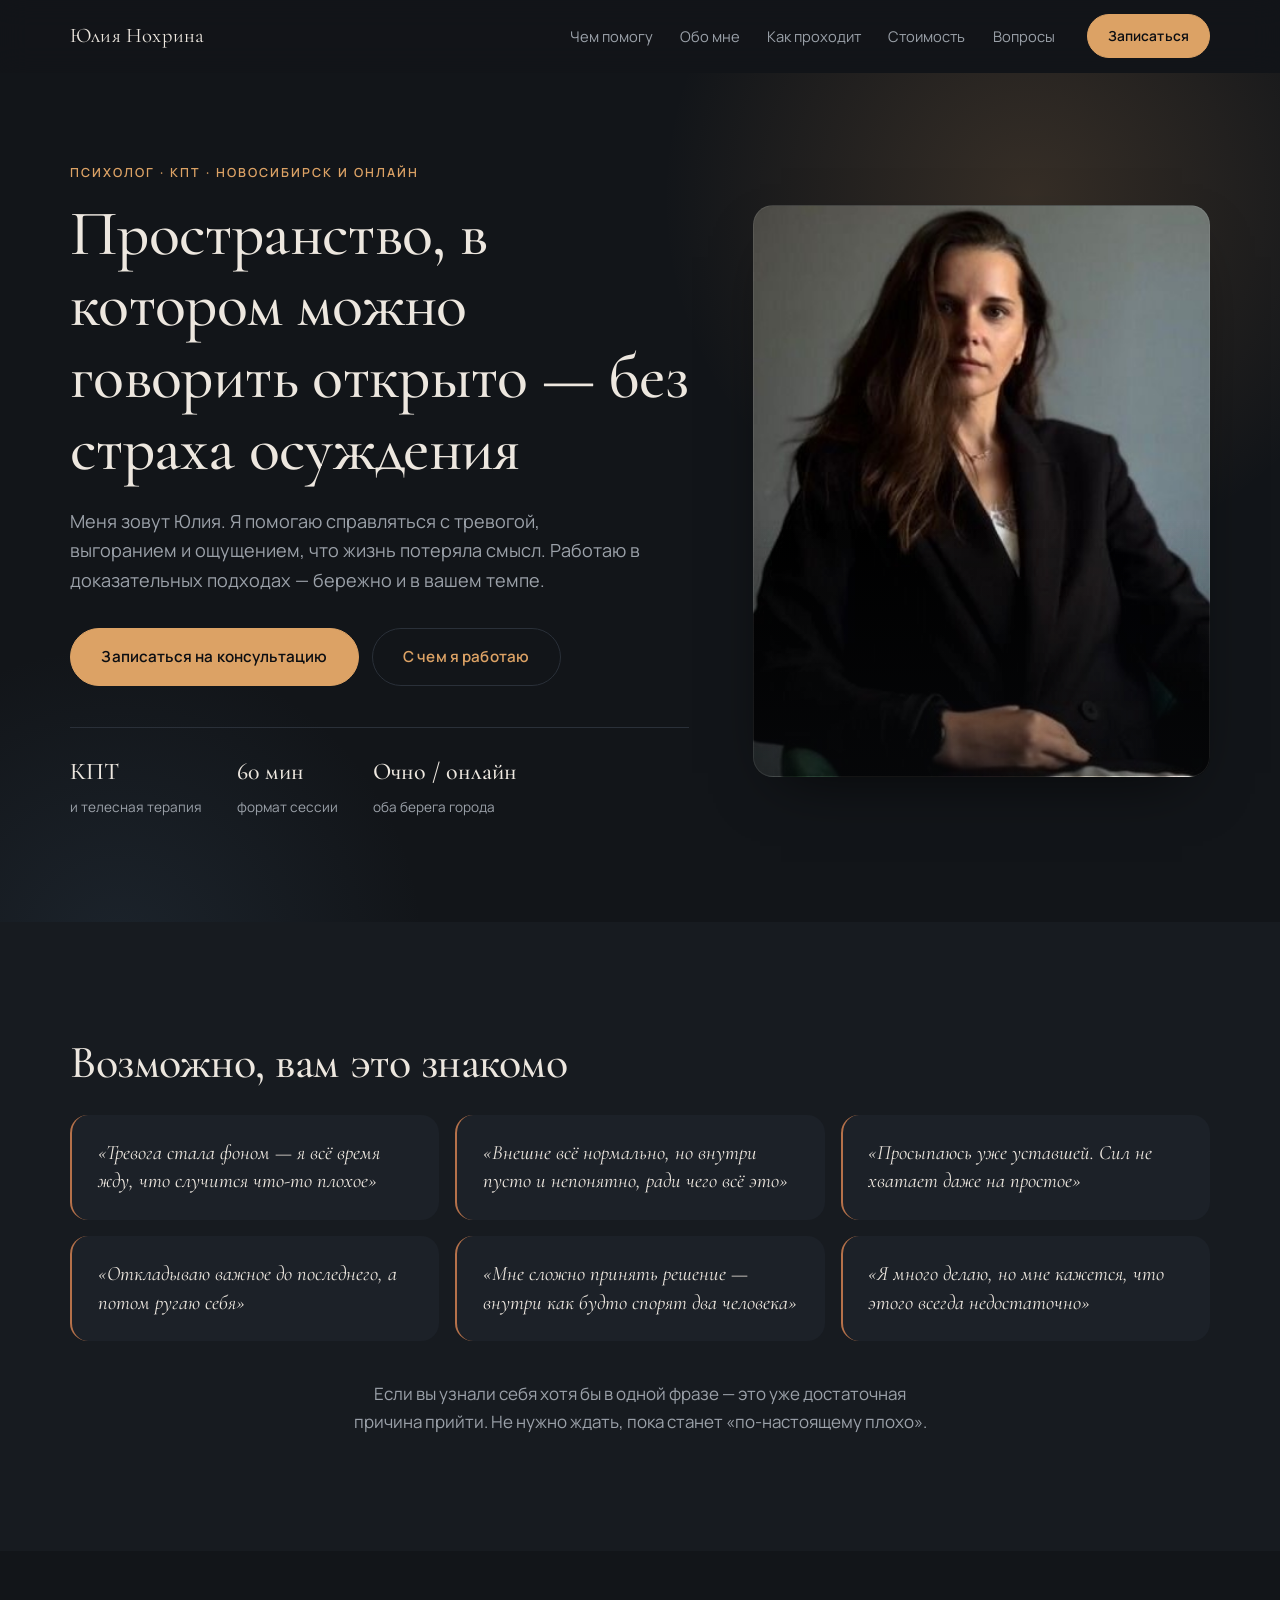
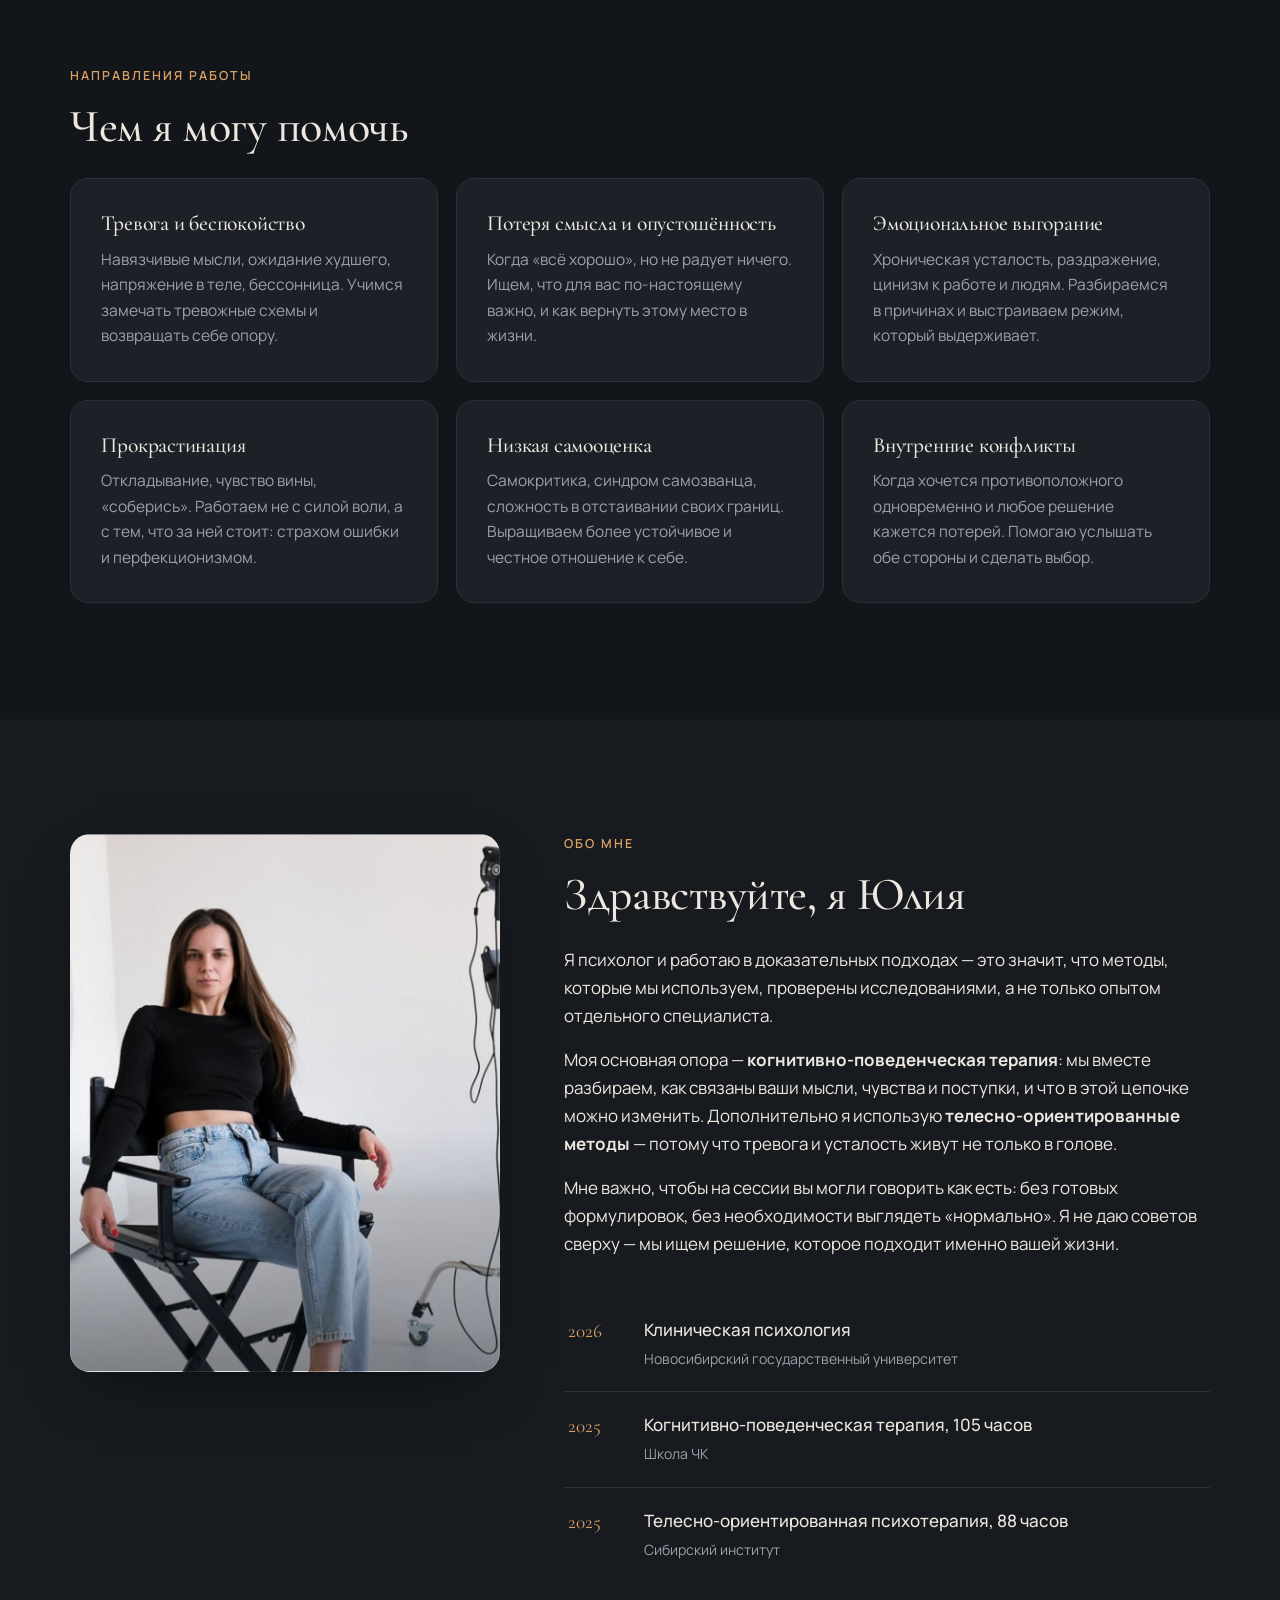
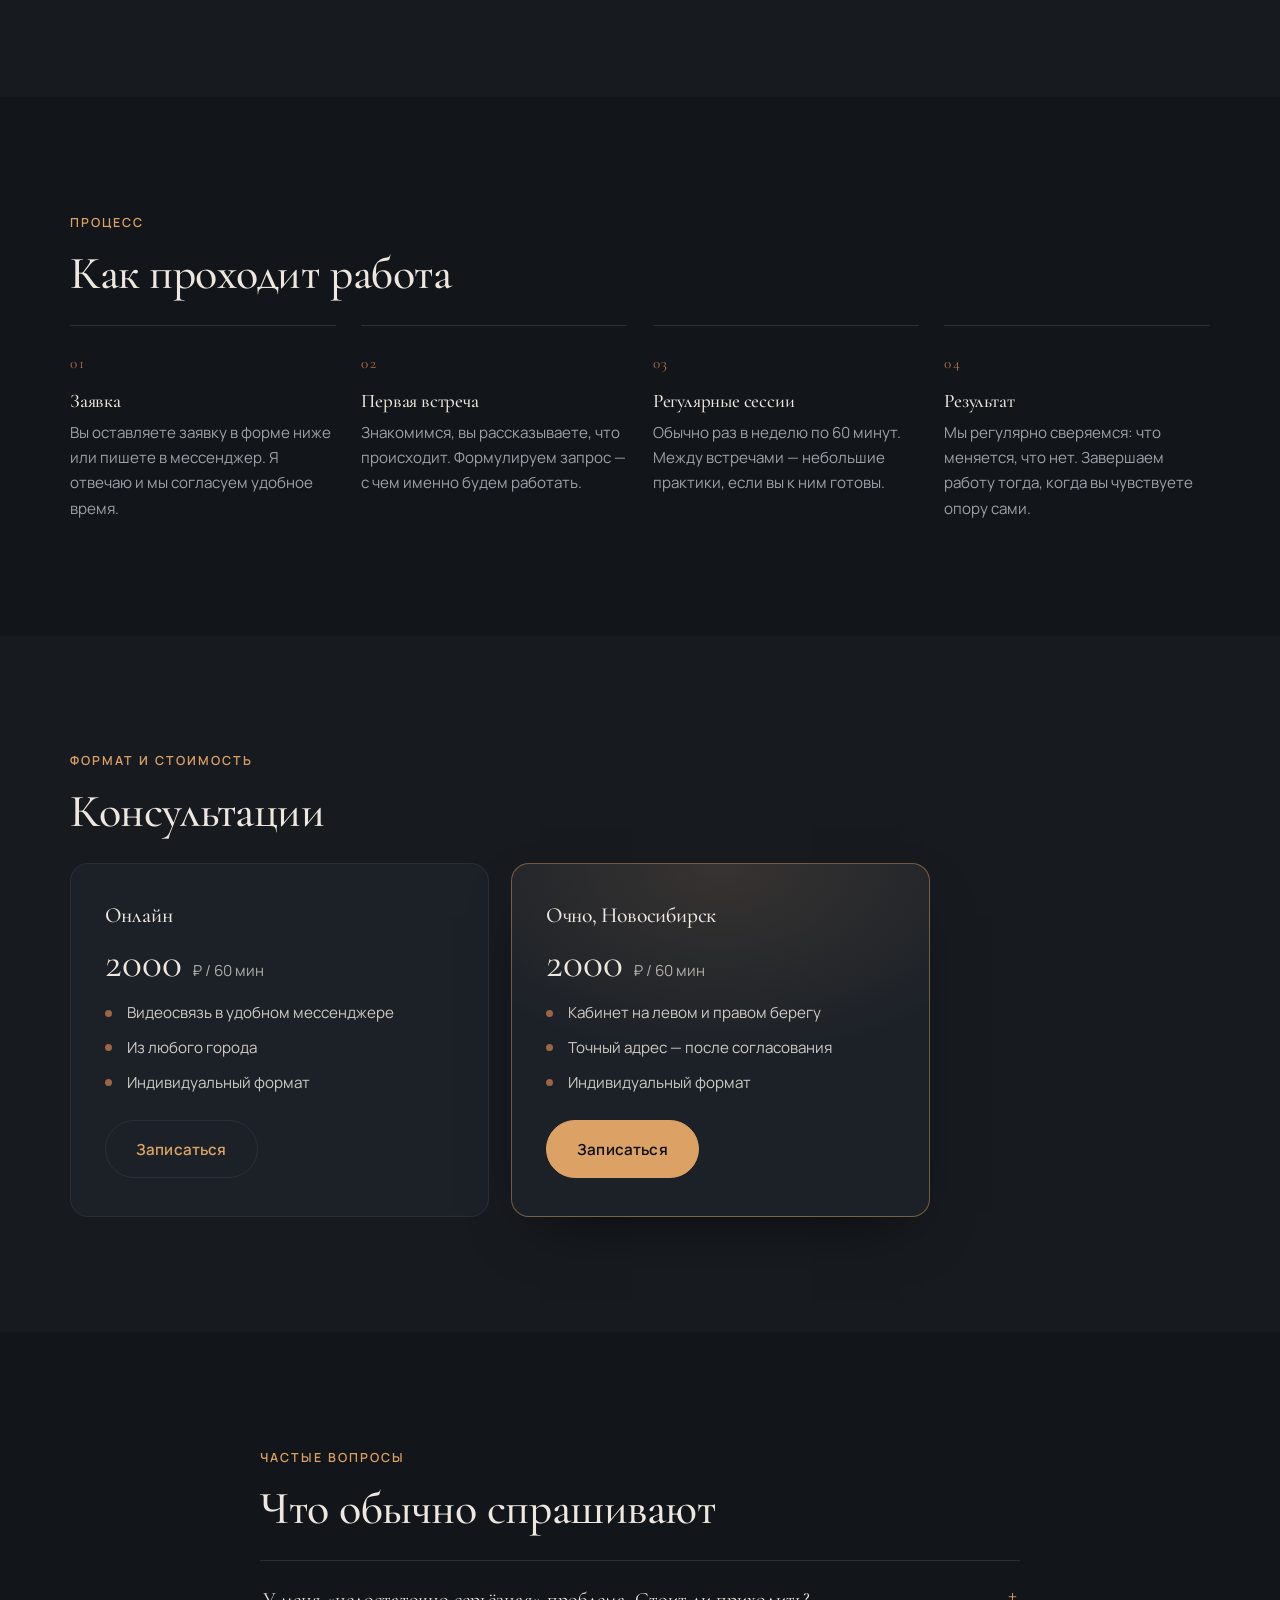
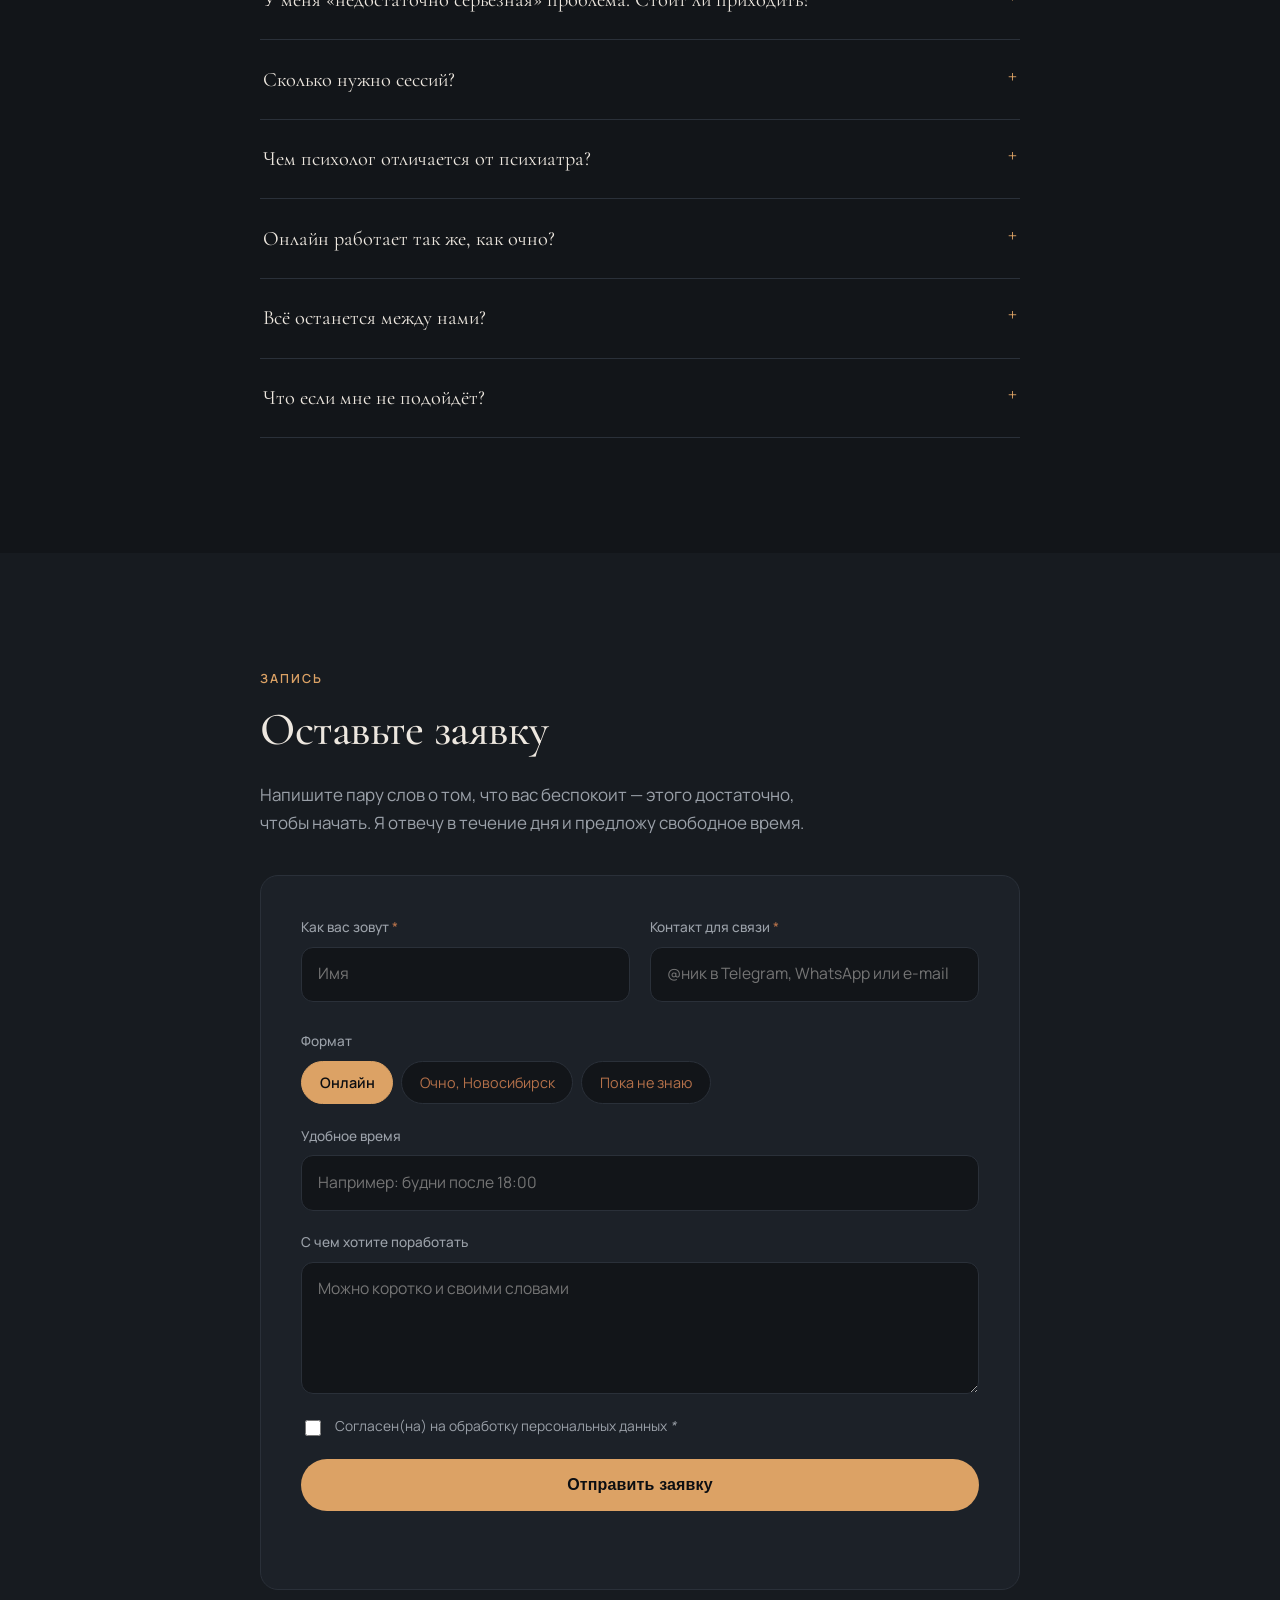
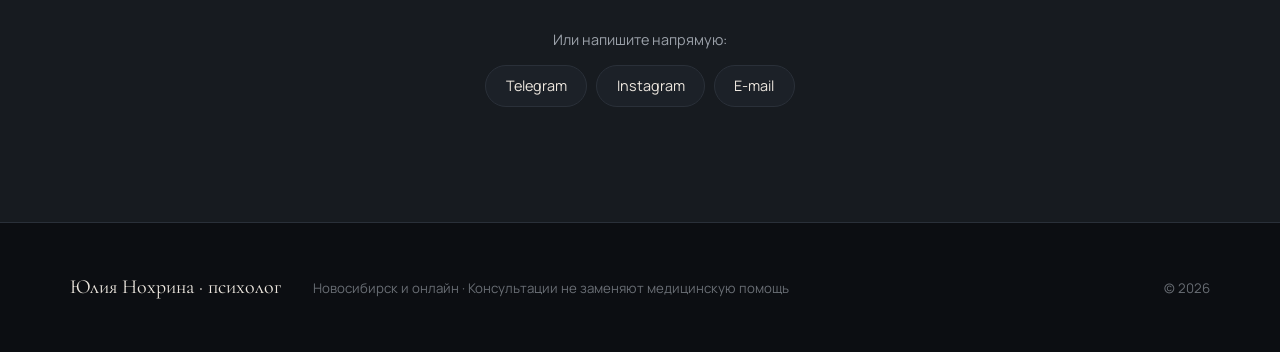
==== index.html @ 9db87f47 "Сайт-визитка психолога Юлии Нохриной Статичный одностраничник без зависимостей: первый экран, блок б" ====
<!DOCTYPE html>
<html lang="ru">
<head>
<meta charset="utf-8">
<meta name="viewport" content="width=device-width, initial-scale=1">
<title>Юлия Нохрина — психолог, КПТ | Новосибирск и онлайн</title>
<meta name="description" content="Психолог Юлия Нохрина. Работа с тревогой, выгоранием, потерей смысла и самооценкой. Когнитивно-поведенческая и телесно-ориентированная терапия. Новосибирск и онлайн.">
<meta property="og:title" content="Юлия Нохрина — психолог">
<meta property="og:description" content="Пространство, где можно говорить открыто — без страха осуждения.">
<meta property="og:type" content="website">
<link rel="preconnect" href="https://fonts.googleapis.com">
<link rel="preconnect" href="https://fonts.gstatic.com" crossorigin>
<link href="https://fonts.googleapis.com/css2?family=Cormorant+Garamond:ital,wght@0,400;0,500;0,600;1,400&family=Manrope:wght@300;400;500;600&display=swap" rel="stylesheet">
<link rel="stylesheet" href="assets/css/styles.css">
</head>
<body>

<header class="nav" id="nav">
  <div class="wrap nav__inner">
    <a class="nav__logo" href="#top">Юлия&nbsp;Нохрина</a>
    <nav class="nav__links">
      <a href="#help">Чем помогу</a>
      <a href="#about">Обо мне</a>
      <a href="#how">Как проходит</a>
      <a href="#price">Стоимость</a>
      <a href="#faq">Вопросы</a>
    </nav>
    <a class="btn btn--sm" href="#booking">Записаться</a>
    <button class="nav__burger" aria-label="Меню" aria-expanded="false"><span></span><span></span></button>
  </div>
</header>

<main id="top">

  <!-- HERO -->
  <section class="hero">
    <div class="wrap hero__inner">
      <div class="hero__text reveal">
        <p class="eyebrow">Психолог · КПТ · Новосибирск и онлайн</p>
        <h1>Пространство, в котором можно говорить открыто&nbsp;— без страха осуждения</h1>
        <p class="lead">
          Меня зовут Юлия. Я помогаю справляться с тревогой, выгоранием и ощущением,
          что жизнь потеряла смысл. Работаю в доказательных подходах — бережно и в вашем темпе.
        </p>
        <div class="hero__cta">
          <a class="btn" href="#booking">Записаться на консультацию</a>
          <a class="btn btn--ghost" href="#help">С чем я работаю</a>
        </div>
        <ul class="hero__facts">
          <li><strong>КПТ</strong><span>и телесная терапия</span></li>
          <li><strong>60 мин</strong><span>формат сессии</span></li>
          <li><strong>Очно / онлайн</strong><span>оба берега города</span></li>
        </ul>
      </div>
      <div class="hero__photo reveal">
        <div class="photo-frame">
          <img src="assets/img/portrait.jpg" alt="Психолог Юлия Нохрина" onerror="this.closest('.photo-frame').classList.add('is-empty')">
          <div class="photo-frame__stub">Здесь будет фото&nbsp;— положите файл в<br><code>assets/img/portrait.jpg</code></div>
        </div>
      </div>
    </div>
  </section>

  <!-- PAIN -->
  <section class="section section--alt" id="pain">
    <div class="wrap">
      <h2 class="reveal">Возможно, вам это знакомо</h2>
      <div class="pains">
        <p class="reveal">«Тревога стала фоном — я всё время жду, что случится что-то плохое»</p>
        <p class="reveal">«Внешне всё нормально, но внутри пусто и непонятно, ради чего всё это»</p>
        <p class="reveal">«Просыпаюсь уже уставшей. Сил не хватает даже на простое»</p>
        <p class="reveal">«Откладываю важное до последнего, а потом ругаю себя»</p>
        <p class="reveal">«Мне сложно принять решение — внутри как будто спорят два человека»</p>
        <p class="reveal">«Я много делаю, но мне кажется, что этого всегда недостаточно»</p>
      </div>
      <p class="pains__note reveal">
        Если вы узнали себя хотя бы в одной фразе — это уже достаточная причина прийти.
        Не нужно ждать, пока станет «по-настоящему плохо».
      </p>
    </div>
  </section>

  <!-- HELP -->
  <section class="section" id="help">
    <div class="wrap">
      <p class="eyebrow reveal">Направления работы</p>
      <h2 class="reveal">Чем я могу помочь</h2>
      <div class="cards">
        <article class="card reveal">
          <h3>Тревога и беспокойство</h3>
          <p>Навязчивые мысли, ожидание худшего, напряжение в теле, бессонница. Учимся замечать тревожные схемы и возвращать себе опору.</p>
        </article>
        <article class="card reveal">
          <h3>Потеря смысла и опустошённость</h3>
          <p>Когда «всё хорошо», но не радует ничего. Ищем, что для вас по-настоящему важно, и как вернуть этому место в жизни.</p>
        </article>
        <article class="card reveal">
          <h3>Эмоциональное выгорание</h3>
          <p>Хроническая усталость, раздражение, цинизм к работе и людям. Разбираемся в причинах и выстраиваем режим, который выдерживает.</p>
        </article>
        <article class="card reveal">
          <h3>Прокрастинация</h3>
          <p>Откладывание, чувство вины, «соберись». Работаем не с силой воли, а с тем, что за ней стоит: страхом ошибки и перфекционизмом.</p>
        </article>
        <article class="card reveal">
          <h3>Низкая самооценка</h3>
          <p>Самокритика, синдром самозванца, сложность в отстаивании своих границ. Выращиваем более устойчивое и честное отношение к себе.</p>
        </article>
        <article class="card reveal">
          <h3>Внутренние конфликты</h3>
          <p>Когда хочется противоположного одновременно и любое решение кажется потерей. Помогаю услышать обе стороны и сделать выбор.</p>
        </article>
      </div>
    </div>
  </section>

  <!-- ABOUT -->
  <section class="section section--alt" id="about">
    <div class="wrap about">
      <div class="about__photo reveal">
        <div class="photo-frame photo-frame--sm">
          <img src="assets/img/about.jpg" alt="Юлия Нохрина" onerror="this.closest('.photo-frame').classList.add('is-empty')">
          <div class="photo-frame__stub">assets/img/about.jpg</div>
        </div>
      </div>
      <div class="about__text">
        <p class="eyebrow reveal">Обо мне</p>
        <h2 class="reveal">Здравствуйте, я Юлия</h2>
        <p class="reveal">
          Я психолог и работаю в доказательных подходах — это значит, что методы, которые
          мы используем, проверены исследованиями, а не только опытом отдельного специалиста.
        </p>
        <p class="reveal">
          Моя основная опора — <strong>когнитивно-поведенческая терапия</strong>: мы вместе
          разбираем, как связаны ваши мысли, чувства и поступки, и что в этой цепочке можно
          изменить. Дополнительно я использую <strong>телесно-ориентированные методы</strong> —
          потому что тревога и усталость живут не только в голове.
        </p>
        <p class="reveal">
          Мне важно, чтобы на сессии вы могли говорить как есть: без готовых формулировок,
          без необходимости выглядеть «нормально». Я не даю советов сверху — мы ищем
          решение, которое подходит именно вашей жизни.
        </p>
        <ul class="edu">
          <li class="reveal"><span>2026</span><div><strong>Клиническая психология</strong><em>Новосибирский государственный университет</em></div></li>
          <li class="reveal"><span>2025</span><div><strong>Когнитивно-поведенческая терапия, 105 часов</strong><em>Школа ЧК</em></div></li>
          <li class="reveal"><span>2025</span><div><strong>Телесно-ориентированная психотерапия, 88 часов</strong><em>Сибирский институт</em></div></li>
        </ul>
      </div>
    </div>
  </section>

  <!-- HOW -->
  <section class="section" id="how">
    <div class="wrap">
      <p class="eyebrow reveal">Процесс</p>
      <h2 class="reveal">Как проходит работа</h2>
      <ol class="steps">
        <li class="reveal">
          <span class="steps__num">01</span>
          <h3>Заявка</h3>
          <p>Вы оставляете заявку в форме ниже или пишете в мессенджер. Я отвечаю и мы согласуем удобное время.</p>
        </li>
        <li class="reveal">
          <span class="steps__num">02</span>
          <h3>Первая встреча</h3>
          <p>Знакомимся, вы рассказываете, что происходит. Формулируем запрос — с чем именно будем работать.</p>
        </li>
        <li class="reveal">
          <span class="steps__num">03</span>
          <h3>Регулярные сессии</h3>
          <p>Обычно раз в неделю по 60 минут. Между встречами — небольшие практики, если вы к ним готовы.</p>
        </li>
        <li class="reveal">
          <span class="steps__num">04</span>
          <h3>Результат</h3>
          <p>Мы регулярно сверяемся: что меняется, что нет. Завершаем работу тогда, когда вы чувствуете опору сами.</p>
        </li>
      </ol>
    </div>
  </section>

  <!-- PRICE -->
  <section class="section section--alt" id="price">
    <div class="wrap">
      <p class="eyebrow reveal">Формат и стоимость</p>
      <h2 class="reveal">Консультации</h2>
      <div class="price">
        <article class="price__card reveal">
          <h3>Онлайн</h3>
          <p class="price__num">2000 <span>₽ / 60 мин</span></p>
          <ul>
            <li>Видеосвязь в удобном мессенджере</li>
            <li>Из любого города</li>
            <li>Индивидуальный формат</li>
          </ul>
          <a class="btn btn--ghost" href="#booking">Записаться</a>
        </article>
        <article class="price__card price__card--accent reveal">
          <h3>Очно, Новосибирск</h3>
          <p class="price__num">2000 <span>₽ / 60 мин</span></p>
          <ul>
            <li>Кабинет на левом и правом берегу</li>
            <li>Точный адрес — после согласования</li>
            <li>Индивидуальный формат</li>
          </ul>
          <a class="btn" href="#booking">Записаться</a>
        </article>
      </div>
    </div>
  </section>

  <!-- FAQ -->
  <section class="section" id="faq">
    <div class="wrap wrap--narrow">
      <p class="eyebrow reveal">Частые вопросы</p>
      <h2 class="reveal">Что обычно спрашивают</h2>
      <div class="faq">
        <details class="reveal">
          <summary>У меня «недостаточно серьёзная» проблема. Стоит ли приходить?</summary>
          <p>Стоит. Не существует шкалы, по которой страдание становится «достаточным». Если что-то мешает вам жить так, как хочется, — это уже повод.</p>
        </details>
        <details class="reveal">
          <summary>Сколько нужно сессий?</summary>
          <p>С конкретным запросом (например, тревога в определённых ситуациях) часто хватает 8–15 встреч. Если запрос шире, работа может быть длиннее. На первой встрече я скажу, как это выглядит в вашем случае.</p>
        </details>
        <details class="reveal">
          <summary>Чем психолог отличается от психиатра?</summary>
          <p>Психолог работает словом и не выписывает препараты. Если я увижу признаки состояния, которое требует медицинской помощи, я честно скажу об этом и порекомендую врача — при этом мы можем продолжать работать параллельно.</p>
        </details>
        <details class="reveal">
          <summary>Онлайн работает так же, как очно?</summary>
          <p>Да, исследования не показывают значимой разницы в эффективности для большинства запросов. Выбирайте формат, в котором вам спокойнее.</p>
        </details>
        <details class="reveal">
          <summary>Всё останется между нами?</summary>
          <p>Да. Конфиденциальность — базовый принцип моей работы. Единственные исключения — ситуации прямой угрозы жизни, о которых я предупреждаю заранее.</p>
        </details>
        <details class="reveal">
          <summary>Что если мне не подойдёт?</summary>
          <p>Это нормально и об этом можно сказать прямо. Совпадение со специалистом — важная часть результата. При необходимости я порекомендую коллег.</p>
        </details>
      </div>
    </div>
  </section>

  <!-- BOOKING -->
  <section class="section booking" id="booking">
    <div class="wrap wrap--narrow">
      <p class="eyebrow reveal">Запись</p>
      <h2 class="reveal">Оставьте заявку</h2>
      <p class="booking__lead reveal">
        Напишите пару слов о том, что вас беспокоит — этого достаточно, чтобы начать.
        Я отвечу в течение дня и предложу свободное время.
      </p>

      <form class="form reveal" id="booking-form" novalidate>
        <div class="form__row">
          <label class="field">
            <span>Как вас зовут <i>*</i></span>
            <input type="text" name="name" required autocomplete="name" placeholder="Имя">
            <em class="field__error"></em>
          </label>
          <label class="field">
            <span>Контакт для связи <i>*</i></span>
            <input type="text" name="contact" required placeholder="@ник в Telegram, WhatsApp или e-mail">
            <em class="field__error"></em>
          </label>
        </div>

        <fieldset class="field">
          <span>Формат</span>
          <div class="chips">
            <label><input type="radio" name="format" value="Онлайн" checked><i>Онлайн</i></label>
            <label><input type="radio" name="format" value="Очно, Новосибирск"><i>Очно, Новосибирск</i></label>
            <label><input type="radio" name="format" value="Пока не знаю"><i>Пока не знаю</i></label>
          </div>
        </fieldset>

        <label class="field">
          <span>Удобное время</span>
          <input type="text" name="time" placeholder="Например: будни после 18:00">
        </label>

        <label class="field">
          <span>С чем хотите поработать</span>
          <textarea name="message" rows="4" placeholder="Можно коротко и своими словами"></textarea>
        </label>

        <!-- антиспам: скрытое поле, боты его заполняют -->
        <input type="text" name="_gotcha" class="honeypot" tabindex="-1" autocomplete="off" aria-hidden="true">

        <label class="check">
          <input type="checkbox" name="consent" required>
          <span>Согласен(на) на обработку персональных данных <i>*</i></span>
        </label>

        <button class="btn btn--wide" type="submit">Отправить заявку</button>
        <p class="form__status" id="form-status" role="status"></p>
      </form>

      <div class="contacts reveal">
        <p>Или напишите напрямую:</p>
        <div class="contacts__links">
          <a href="https://t.me/yuliyanokhrina" target="_blank" rel="noopener">Telegram</a>
          <a href="https://instagram.com/nokhrina.yulia" target="_blank" rel="noopener">Instagram</a>
          <a href="mailto:mail@example.com">E-mail</a>
        </div>
      </div>
    </div>
  </section>

</main>

<footer class="footer">
  <div class="wrap footer__inner">
    <p class="footer__name">Юлия Нохрина · психолог</p>
    <p class="footer__note">Новосибирск и онлайн · Консультации не заменяют медицинскую помощь</p>
    <p class="footer__copy">© <span id="year">2026</span></p>
  </div>
</footer>

<script src="assets/js/main.js"></script>
</body>
</html>
---- assets/css/styles.css ----
﻿/* ============ Токены ============ */
:root{
  /* палитра снята с ленты: сумеречный графит, вода, янтарь заката */
  --bg:        #121519;
  --bg-alt:    #171B20;
  --surface:   #1C2128;
  --deep:      #0C0E12;
  --ink:       #EDE7DF;
  --ink-soft:  #9BA1A9;
  --line:      #2A3039;
  --accent:    #DCA265;
  --accent-dk: #C58B4E;
  --terra:     #B5714A;

  --wrap: 1140px;
  --r: 18px;
  --shadow: 0 24px 60px -28px rgba(0,0,0,.75);
  --serif: "Cormorant Garamond", Georgia, "Times New Roman", serif;
  --sans: "Manrope", -apple-system, "Segoe UI", Roboto, sans-serif;
}

*,*::before,*::after{ box-sizing:border-box }
html{ scroll-behavior:smooth; scroll-padding-top:84px }
body{
  margin:0; background:var(--bg); color:var(--ink);
  font-family:var(--sans); font-weight:400; font-size:17px; line-height:1.65;
  -webkit-font-smoothing:antialiased;
}
img{ max-width:100%; display:block }
a{ color:inherit }

.wrap{ width:min(100% - 40px, var(--wrap)); margin-inline:auto }
.wrap--narrow{ width:min(100% - 40px, 760px) }

h1,h2,h3{ font-family:var(--serif); font-weight:500; line-height:1.12; letter-spacing:-.01em; margin:0 }
h1{ font-size:clamp(2.4rem, 5.4vw, 4rem) }
h2{ font-size:clamp(1.9rem, 3.6vw, 2.9rem); margin-bottom:1.6rem }
h3{ font-size:1.35rem }
p{ margin:0 0 1rem }

.eyebrow{
  font-size:.78rem; letter-spacing:.16em; text-transform:uppercase;
  color:var(--accent); font-weight:600; margin-bottom:.9rem;
}
.lead{ font-size:1.13rem; color:var(--ink-soft); max-width:52ch }

.section{ padding:clamp(64px, 9vw, 118px) 0 }
.section--alt{ background:var(--bg-alt) }

/* ============ Кнопки ============ */
.btn{
  --b:var(--accent);
  display:inline-flex; align-items:center; justify-content:center; gap:.5rem;
  padding:.95rem 1.9rem; border:1px solid var(--b); border-radius:999px;
  background:var(--b); color:var(--deep); text-decoration:none;
  font-size:.95rem; font-weight:600; letter-spacing:.01em;
  cursor:pointer; transition:transform .2s, background .2s, color .2s, box-shadow .2s;
}
.btn:hover{
  transform:translateY(-2px); background:#EBB77E; border-color:#EBB77E;
  box-shadow:0 12px 30px -14px rgba(220,162,101,.7);
}
.btn--ghost{ background:transparent; color:var(--accent); border-color:var(--line) }
.btn--ghost:hover{ background:transparent; border-color:var(--accent); box-shadow:none; color:var(--accent) }
.btn--sm{ padding:.62rem 1.25rem; font-size:.86rem }
.btn--wide{ width:100%; padding:1.05rem; font-size:1rem; border:0 }

/* ============ Навигация ============ */
.nav{
  position:sticky; top:0; z-index:50;
  background:rgba(18,21,25,.78); backdrop-filter:blur(14px);
  border-bottom:1px solid transparent; transition:border-color .3s, background .3s;
}
.nav.is-stuck{ border-color:var(--line) }
.nav__inner{ display:flex; align-items:center; gap:2rem; height:72px }
.nav__logo{
  font-family:var(--serif); font-size:1.3rem; text-decoration:none;
  letter-spacing:.01em; margin-right:auto; white-space:nowrap;
}
.nav__links{ display:flex; gap:1.7rem }
.nav__links a{
  text-decoration:none; font-size:.92rem; color:var(--ink-soft);
  position:relative; padding:.2rem 0; transition:color .2s;
}
.nav__links a::after{
  content:""; position:absolute; left:0; right:100%; bottom:0; height:1px;
  background:var(--accent); transition:right .25s;
}
.nav__links a:hover{ color:var(--ink) }
.nav__links a:hover::after{ right:0 }
.nav__burger{
  display:none; width:42px; height:42px; border:1px solid var(--line);
  border-radius:50%; background:transparent; cursor:pointer;
  flex-direction:column; align-items:center; justify-content:center; gap:5px;
}
.nav__burger span{ display:block; width:16px; height:1.5px; background:var(--ink); transition:.25s }
.nav__burger[aria-expanded="true"] span:first-child{ transform:translateY(3.2px) rotate(45deg) }
.nav__burger[aria-expanded="true"] span:last-child{ transform:translateY(-3.2px) rotate(-45deg) }

/* ============ Hero ============ */
.hero{
  position:relative; overflow:hidden;
  padding:clamp(48px, 7vw, 96px) 0 clamp(56px, 8vw, 104px);
}
/* закатное свечение за героем — эхо ленты */
.hero::before{
  content:""; position:absolute; z-index:0; pointer-events:none;
  top:-30%; right:-10%; width:min(760px, 90vw); aspect-ratio:1;
  background:radial-gradient(circle, rgba(220,162,101,.18), rgba(220,162,101,0) 68%);
}
.hero::after{
  content:""; position:absolute; z-index:0; pointer-events:none;
  bottom:-40%; left:-15%; width:min(620px, 80vw); aspect-ratio:1;
  background:radial-gradient(circle, rgba(78,110,140,.16), rgba(78,110,140,0) 70%);
}
.hero__inner{
  position:relative; z-index:1;
  display:grid; grid-template-columns:1.15fr .85fr;
  gap:clamp(32px, 5vw, 72px); align-items:center;
}
.hero h1{ margin-bottom:1.4rem }
.hero__cta{ display:flex; flex-wrap:wrap; gap:.8rem; margin:2rem 0 2.6rem }
.hero__facts{
  display:flex; flex-wrap:wrap; gap:2.2rem;
  list-style:none; margin:0; padding:1.5rem 0 0; border-top:1px solid var(--line);
}
.hero__facts strong{ display:block; font-family:var(--serif); font-size:1.5rem; font-weight:500 }
.hero__facts span{ font-size:.85rem; color:var(--ink-soft) }

.photo-frame{
  position:relative; aspect-ratio:4/5; border-radius:20px;
  overflow:hidden; background:var(--bg-alt); box-shadow:var(--shadow);
}
.photo-frame::after{
  content:""; position:absolute; inset:0; border-radius:inherit; pointer-events:none;
  border:1px solid rgba(255,255,255,.08);
  background:linear-gradient(to top, rgba(12,14,18,.45), rgba(12,14,18,0) 45%);
}
.photo-frame img{ width:100%; height:100%; object-fit:cover }
.photo-frame__stub{
  display:none; position:absolute; inset:0; place-content:center; text-align:center;
  padding:2rem; color:var(--ink-soft); font-size:.85rem; line-height:1.7;
}
.photo-frame__stub code{ font-size:.8rem; color:var(--accent) }
.photo-frame.is-empty img{ display:none }
.photo-frame.is-empty .photo-frame__stub{ display:grid }
.photo-frame--sm{ border-radius:20px; aspect-ratio:4/5 }

/* ============ Боли ============ */
.pains{ display:grid; grid-template-columns:repeat(auto-fit, minmax(280px,1fr)); gap:1rem }
.pains p{
  margin:0; padding:1.5rem 1.6rem; background:var(--surface); border-radius:var(--r);
  border-left:2px solid var(--terra);
  font-family:var(--serif); font-size:1.28rem; font-style:italic; line-height:1.4;
}
.pains__note{
  margin:2.4rem auto 0; max-width:60ch; text-align:center; color:var(--ink-soft);
}

/* ============ Карточки направлений ============ */
.cards{ display:grid; grid-template-columns:repeat(auto-fit, minmax(290px,1fr)); gap:1.1rem }
.card{
  padding:2rem 1.9rem; background:var(--surface); border:1px solid var(--line);
  border-radius:var(--r); transition:transform .25s, box-shadow .25s, border-color .25s;
}
.card:hover{ transform:translateY(-4px); box-shadow:var(--shadow); border-color:var(--accent) }
.card h3{ margin-bottom:.7rem }
.card p{ margin:0; color:var(--ink-soft); font-size:.97rem }

/* ============ Обо мне ============ */
.about{ display:grid; grid-template-columns:.8fr 1.2fr; gap:clamp(32px, 5vw, 72px); align-items:start }
.about__photo{ position:sticky; top:100px }
.edu{ list-style:none; margin:2.4rem 0 0; padding:0; display:grid; gap:1px; background:var(--line) }
.edu li{ display:flex; gap:1.4rem; padding:1.2rem .2rem; background:var(--bg-alt) }
.edu li span{ font-family:var(--serif); font-size:1.2rem; color:var(--accent); min-width:3.4rem }
.edu strong{ display:block; font-weight:500 }
.edu em{ font-style:normal; font-size:.88rem; color:var(--ink-soft) }

/* ============ Шаги ============ */
.steps{
  list-style:none; margin:0; padding:0; counter-reset:s;
  display:grid; grid-template-columns:repeat(auto-fit, minmax(230px,1fr)); gap:1.6rem;
}
.steps li{ position:relative; padding-top:1.6rem; border-top:1px solid var(--line) }
.steps__num{
  font-family:var(--serif); font-size:.95rem; color:var(--terra);
  letter-spacing:.1em; display:block; margin-bottom:.9rem;
}
.steps h3{ font-size:1.2rem; margin-bottom:.5rem }
.steps p{ margin:0; font-size:.95rem; color:var(--ink-soft) }

/* ============ Цены ============ */
.price{ display:grid; grid-template-columns:repeat(auto-fit, minmax(300px,1fr)); gap:1.4rem; max-width:860px }
.price__card{
  display:flex; flex-direction:column; gap:1rem;
  padding:2.4rem 2.1rem; background:var(--surface);
  border:1px solid var(--line); border-radius:var(--r);
}
.price__card--accent{
  border-color:rgba(220,162,101,.45);
  background:
    radial-gradient(120% 90% at 50% 0%, rgba(220,162,101,.14), rgba(220,162,101,0) 62%),
    var(--surface);
  box-shadow:var(--shadow);
}
.price__num{ font-family:var(--serif); font-size:2.6rem; line-height:1; margin:0 }
.price__num span{ font-family:var(--sans); font-size:.95rem; opacity:.7 }
.price__card ul{ list-style:none; margin:0; padding:0; display:grid; gap:.6rem; flex:1 }
.price__card li{ font-size:.95rem; padding-left:1.4rem; position:relative; opacity:.85 }
.price__card li::before{
  content:""; position:absolute; left:0; top:.62em; width:7px; height:7px;
  border-radius:50%; background:var(--terra);
}
.price__card .btn{ align-self:flex-start; margin-top:.6rem }

/* ============ FAQ ============ */
.faq{ display:grid; gap:1px; background:var(--line); border-block:1px solid var(--line) }
.faq details{ background:var(--bg); padding:0 }
.faq summary{
  list-style:none; cursor:pointer; padding:1.4rem .2rem;
  font-family:var(--serif); font-size:1.28rem; display:flex; gap:1rem; align-items:flex-start;
}
.faq summary::-webkit-details-marker{ display:none }
.faq summary::after{
  content:"+"; margin-left:auto; font-size:1.4rem; color:var(--accent);
  transition:transform .25s; line-height:1;
}
.faq details[open] summary::after{ transform:rotate(45deg) }
.faq details p{ margin:0 0 1.5rem; padding-right:2.5rem; color:var(--ink-soft); font-size:.98rem }

/* ============ Форма ============ */
.booking{ background:var(--bg-alt) }
.booking__lead{ color:var(--ink-soft); margin-bottom:2.4rem; max-width:56ch }
.form{
  display:grid; gap:1.3rem; padding:clamp(24px, 4vw, 40px);
  background:var(--surface); border:1px solid var(--line); border-radius:var(--r);
}
.form__row{ display:grid; grid-template-columns:1fr 1fr; gap:1.3rem }
.field{ display:grid; gap:.5rem; border:0; padding:0; margin:0; min-width:0 }
.field > span{ font-size:.85rem; font-weight:500; color:var(--ink-soft) }
.field i{ color:var(--terra); font-style:normal }
.field input[type="text"], .field textarea{
  width:100%; font:inherit; font-size:.98rem; color:var(--ink);
  padding:.85rem 1rem; background:var(--bg); border:1px solid var(--line);
  border-radius:12px; transition:border-color .2s, box-shadow .2s; resize:vertical;
}
.field input:focus, .field textarea:focus{
  outline:none; border-color:var(--accent); box-shadow:0 0 0 3px rgba(220,162,101,.18);
}
.field.is-invalid input, .field.is-invalid textarea{ border-color:var(--terra) }
.field__error{ font-style:normal; font-size:.8rem; color:var(--terra); min-height:0 }

.chips{ display:flex; flex-wrap:wrap; gap:.5rem }
.chips input{ position:absolute; opacity:0; pointer-events:none }
.chips i{
  display:block; font-style:normal; font-size:.9rem; cursor:pointer;
  padding:.55rem 1.1rem; border:1px solid var(--line); border-radius:999px;
  background:var(--bg); transition:.2s;
}
.chips input:checked + i{ background:var(--accent); border-color:var(--accent); color:var(--deep); font-weight:600 }
.chips input:focus-visible + i{ box-shadow:0 0 0 3px rgba(220,162,101,.28) }

.check{ display:flex; gap:.7rem; align-items:flex-start; font-size:.86rem; color:var(--ink-soft) }
.check input{ margin-top:.28rem; accent-color:var(--accent); width:16px; height:16px; flex:none }
.honeypot{ position:absolute; left:-9999px; opacity:0; height:0 }

.form__status{ margin:0; font-size:.9rem; min-height:1.2em; text-align:center }
.form__status.is-ok{ color:var(--accent) }
.form__status.is-err{ color:var(--terra) }

.contacts{ margin-top:2.4rem; text-align:center; color:var(--ink-soft) }
.contacts p{ font-size:.9rem; margin-bottom:.8rem }
.contacts__links{ display:flex; justify-content:center; flex-wrap:wrap; gap:.6rem }
.contacts__links a{
  text-decoration:none; font-size:.9rem; padding:.5rem 1.2rem;
  border:1px solid var(--line); border-radius:999px; background:var(--surface);
  transition:.2s; color:var(--ink);
}
.contacts__links a:hover{ border-color:var(--accent); color:var(--accent) }

/* ============ Подвал ============ */
.footer{ background:var(--deep); color:var(--ink-soft); padding:3rem 0; border-top:1px solid var(--line) }
.footer__inner{ display:flex; flex-wrap:wrap; gap:1rem 2rem; align-items:baseline }
.footer__name{ font-family:var(--serif); font-size:1.25rem; color:var(--ink); margin:0 }
.footer__note{ margin:0; font-size:.83rem; opacity:.65 }
.footer__copy{ margin:0 0 0 auto; font-size:.83rem; opacity:.65 }

/* ============ Появление ============ */
.reveal{ opacity:0; transform:translateY(18px); transition:opacity .7s ease, transform .7s ease }
.reveal.is-in{ opacity:1; transform:none }

/* ============ Адаптив ============ */
@media (max-width:900px){
  .hero__inner{ grid-template-columns:1fr }
  .hero__photo{ order:-1; max-width:320px; margin-inline:auto }
  .about{ grid-template-columns:1fr }
  .about__photo{ position:static; max-width:280px }
  .nav__links{
    position:absolute; top:72px; left:0; right:0; flex-direction:column; gap:0;
    background:var(--bg); border-bottom:1px solid var(--line);
    padding:.5rem 20px 1.2rem; display:none;
  }
  .nav__links.is-open{ display:flex }
  .nav__links a{ padding:.85rem 0; border-bottom:1px solid var(--line) }
  .nav__burger{ display:flex }
  .nav .btn--sm{ display:none }
}
@media (max-width:600px){
  body{ font-size:16px }
  .form__row{ grid-template-columns:1fr }
  .hero__facts{ gap:1.4rem }
  .footer__copy{ margin-left:0 }
}
@media (prefers-reduced-motion:reduce){
  *{ animation:none !important; transition:none !important }
  .reveal{ opacity:1; transform:none }
  html{ scroll-behavior:auto }
}
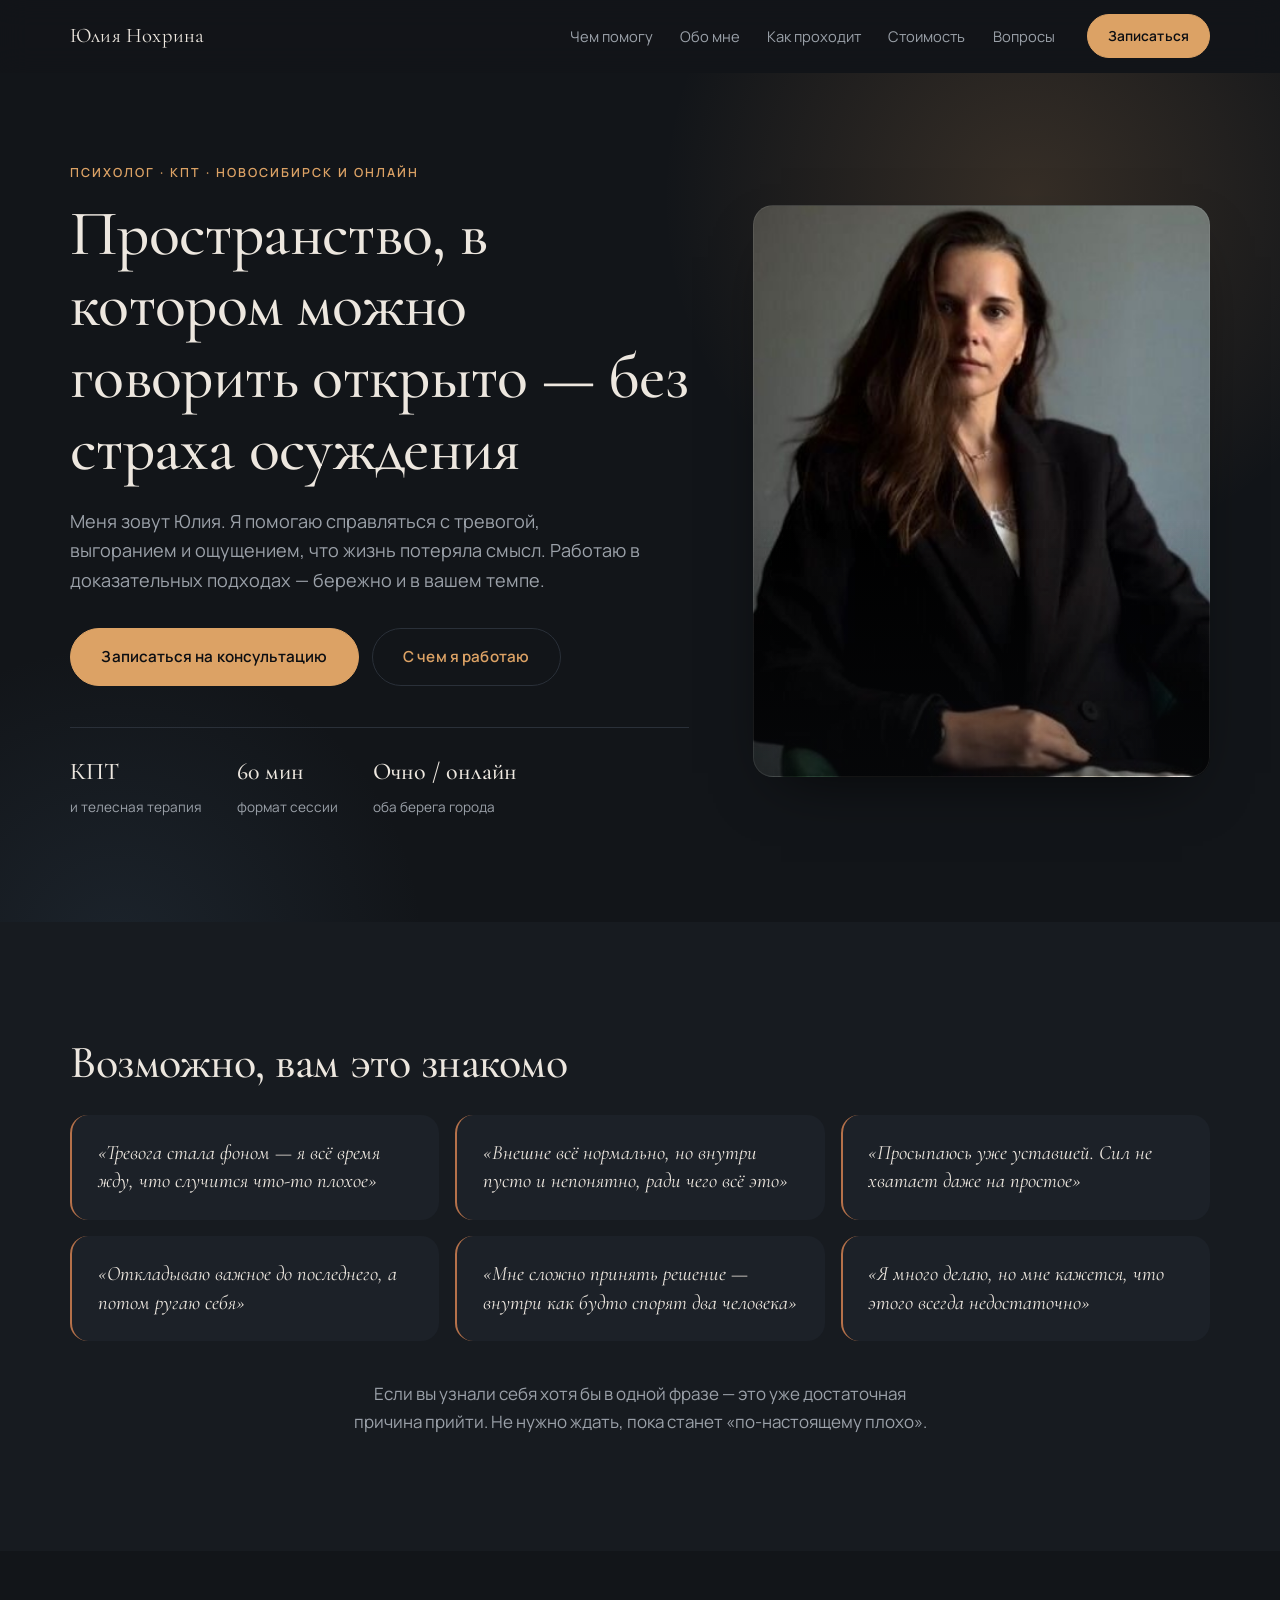
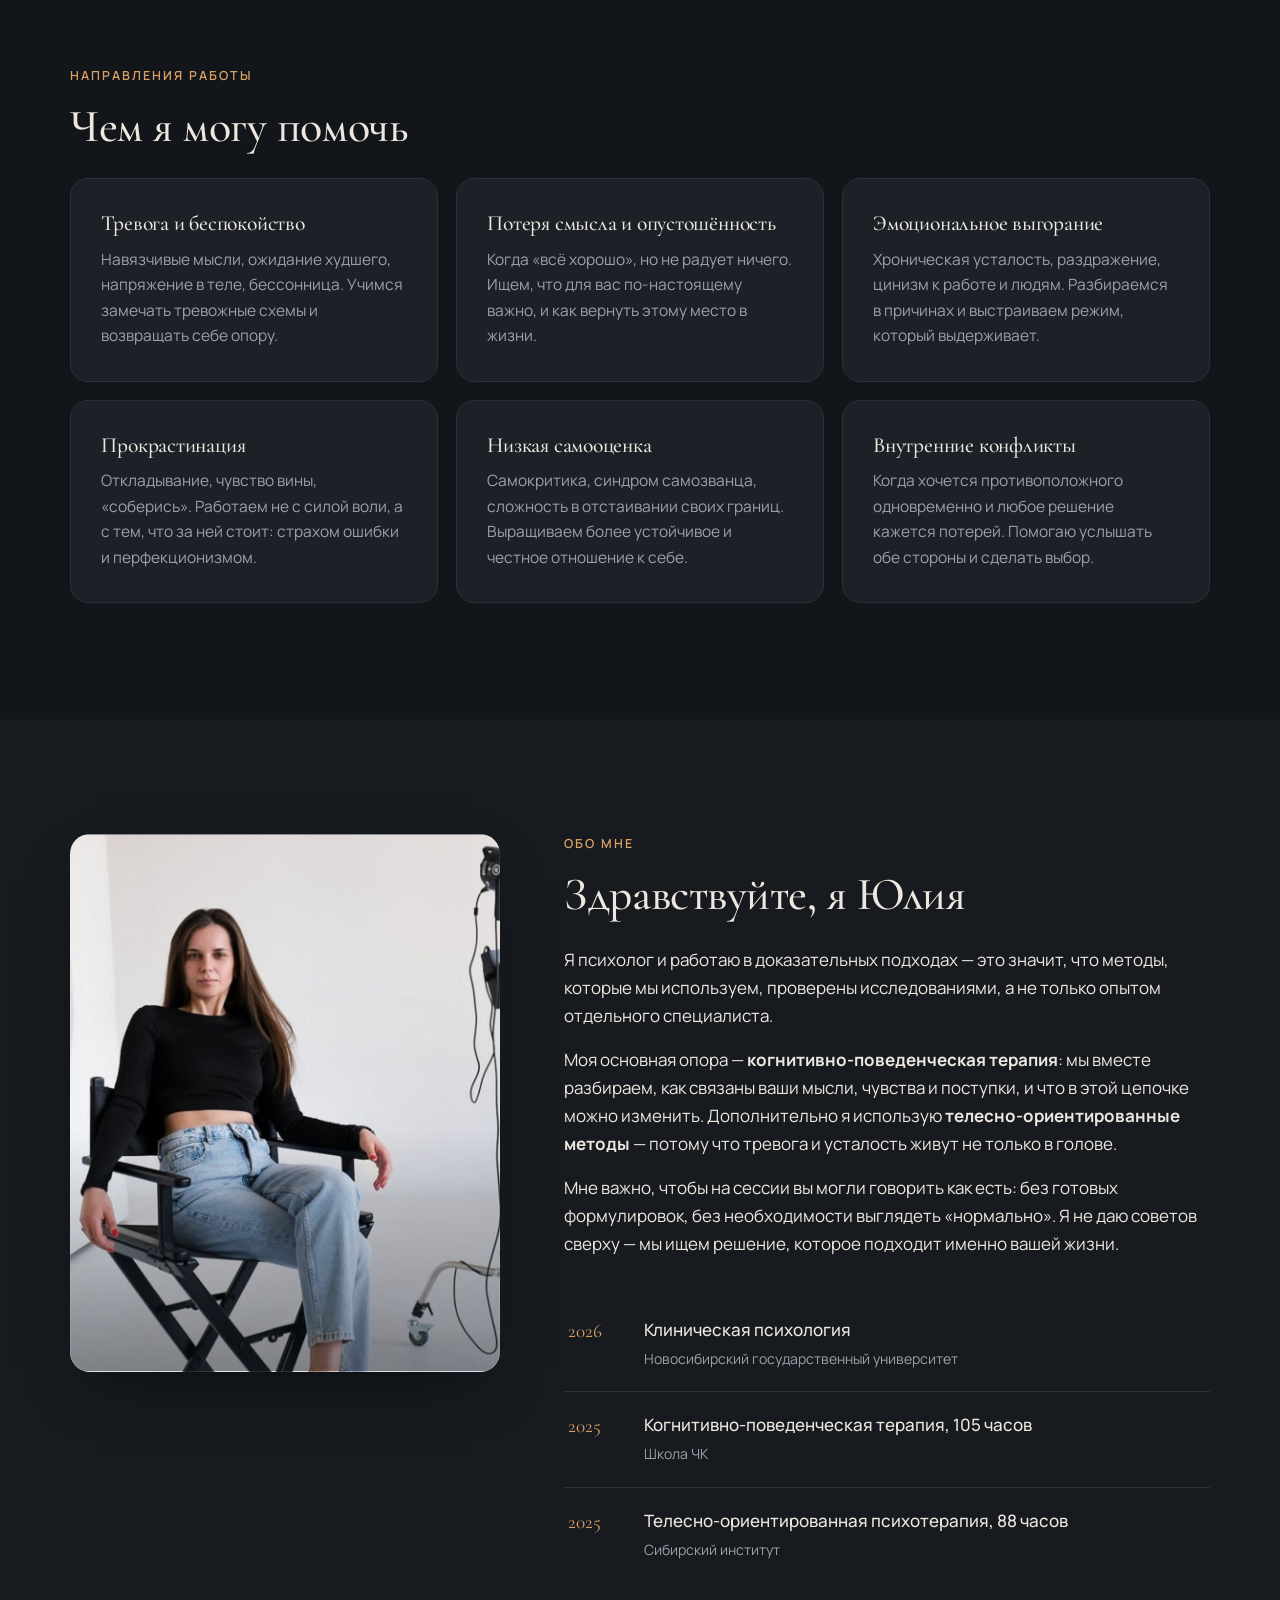
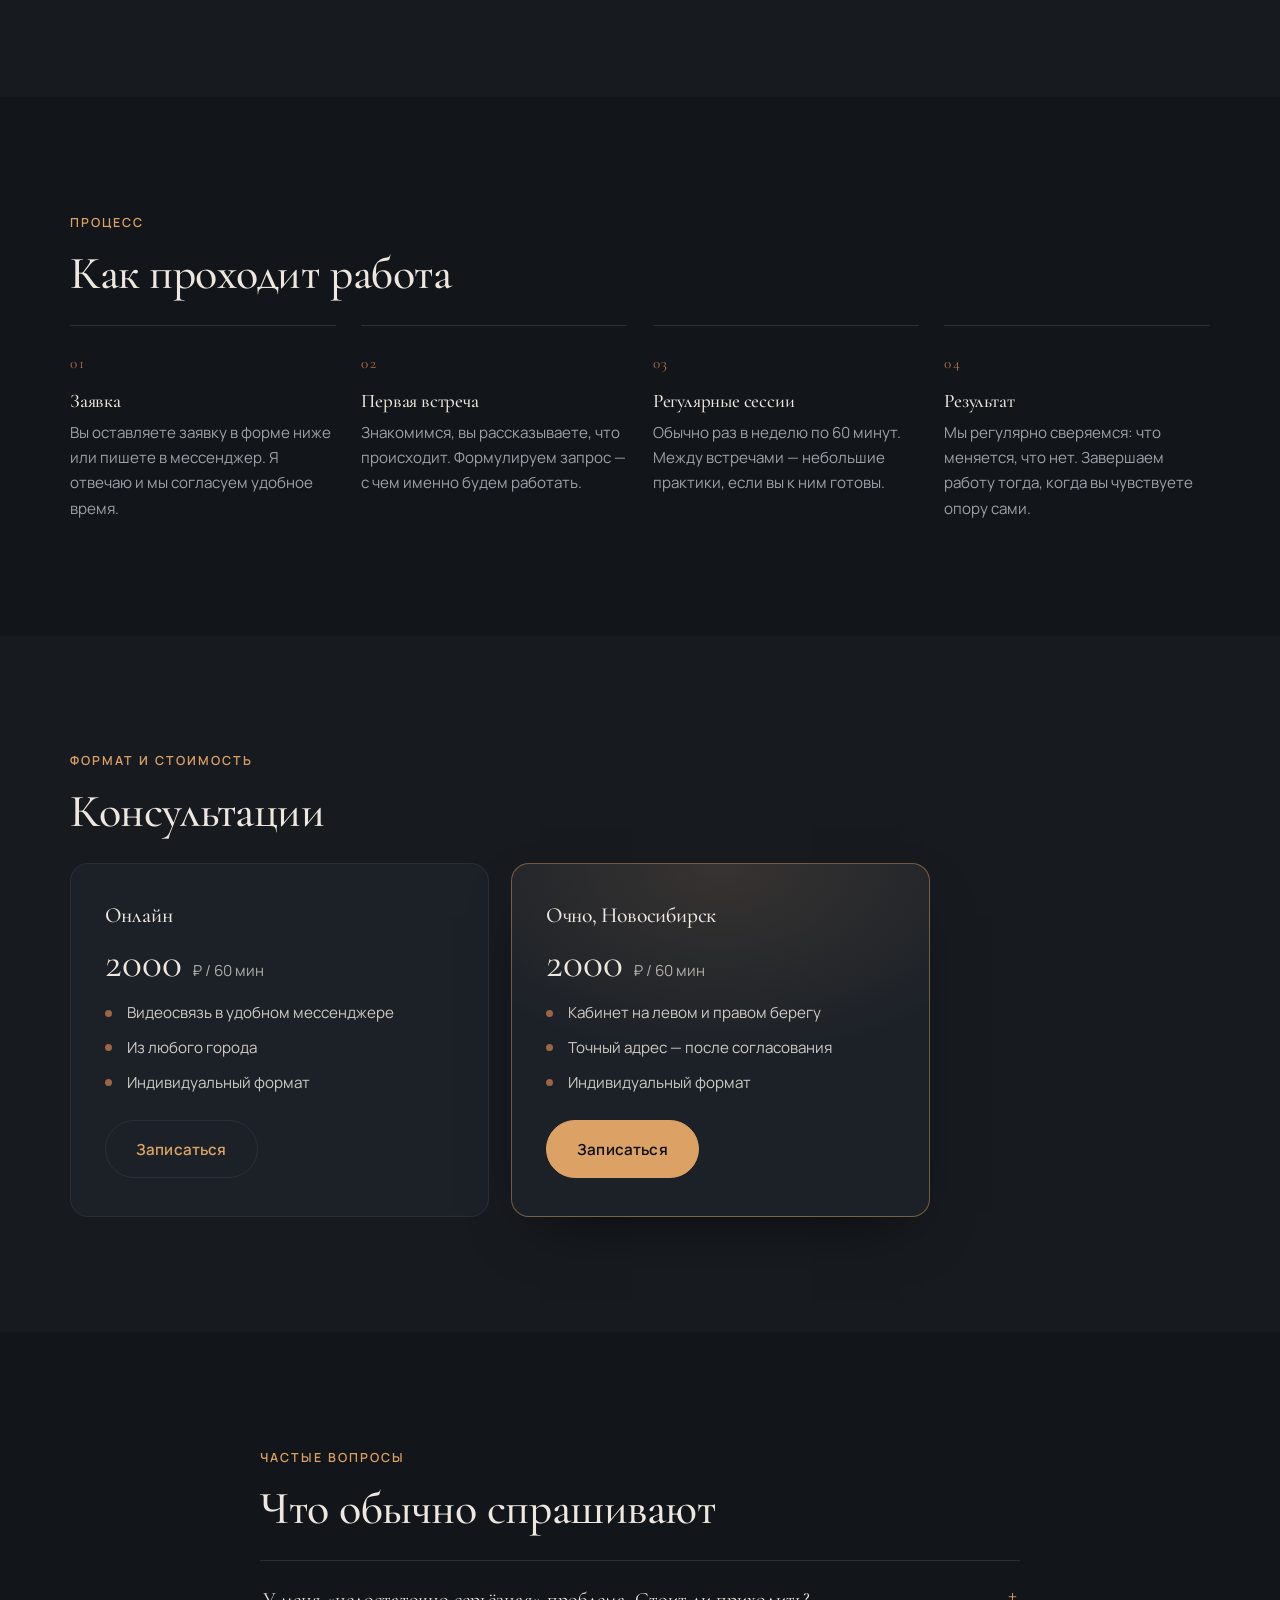
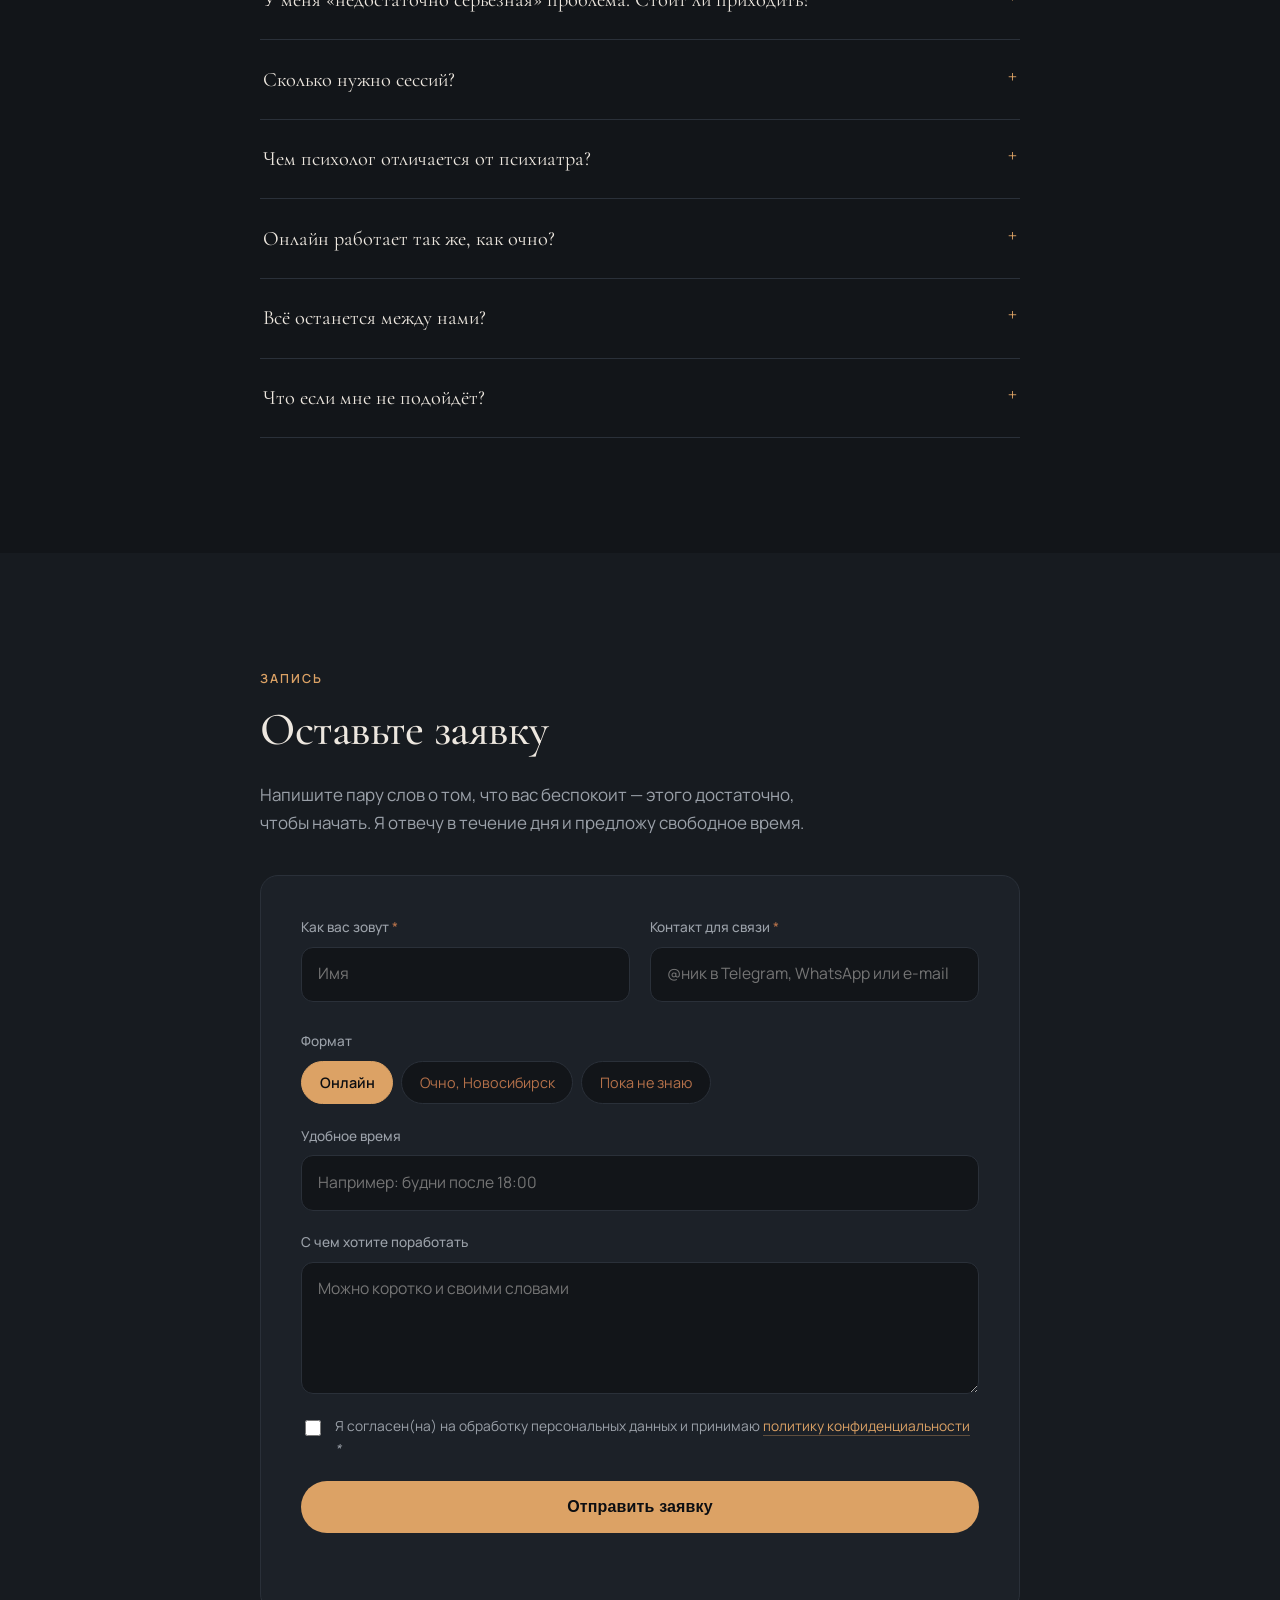
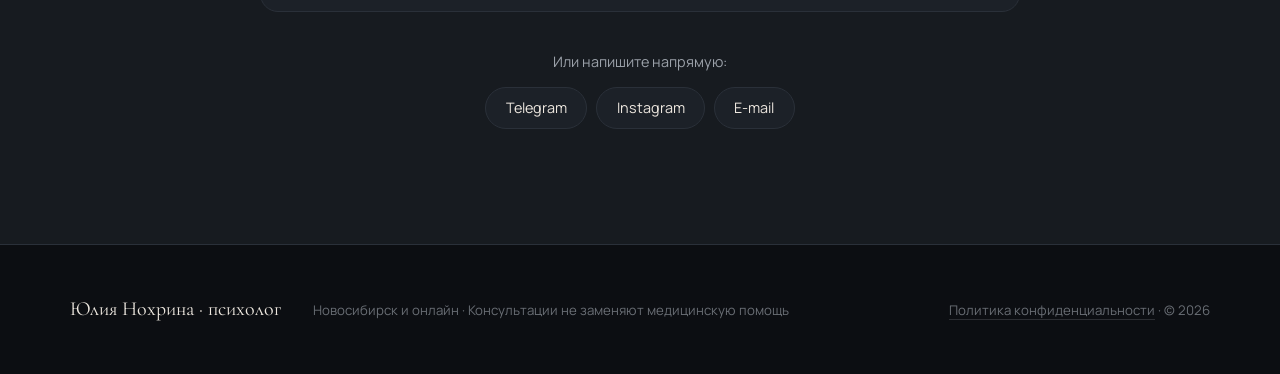
==== commit c8debd9b: "Контакты, политика конфиденциальности и CLAUDE.md Прописана почта Nokhrina_y@mail.ru и Telegram @yul" ====
--- a/index.html
+++ b/index.html
@@ -292,7 +292,8 @@
 
         <label class="check">
           <input type="checkbox" name="consent" required>
-          <span>Согласен(на) на обработку персональных данных <i>*</i></span>
+          <span>Я согласен(на) на обработку персональных данных и принимаю
+            <a href="privacy.html" target="_blank" rel="noopener">политику конфиденциальности</a> <i>*</i></span>
         </label>
 
         <button class="btn btn--wide" type="submit">Отправить заявку</button>
@@ -304,7 +305,7 @@
         <div class="contacts__links">
           <a href="https://t.me/yuliyanokhrina" target="_blank" rel="noopener">Telegram</a>
           <a href="https://instagram.com/nokhrina.yulia" target="_blank" rel="noopener">Instagram</a>
-          <a href="mailto:mail@example.com">E-mail</a>
+          <a href="mailto:Nokhrina_y@mail.ru">E-mail</a>
         </div>
       </div>
     </div>
@@ -316,7 +317,9 @@
   <div class="wrap footer__inner">
     <p class="footer__name">Юлия Нохрина · психолог</p>
     <p class="footer__note">Новосибирск и онлайн · Консультации не заменяют медицинскую помощь</p>
-    <p class="footer__copy">© <span id="year">2026</span></p>
+    <p class="footer__copy">
+      <a href="privacy.html">Политика конфиденциальности</a> · © <span id="year">2026</span>
+    </p>
   </div>
 </footer>
 
--- a/assets/css/styles.css
+++ b/assets/css/styles.css
@@ -284,6 +284,21 @@
 .footer__name{ font-family:var(--serif); font-size:1.25rem; color:var(--ink); margin:0 }
 .footer__note{ margin:0; font-size:.83rem; opacity:.65 }
 .footer__copy{ margin:0 0 0 auto; font-size:.83rem; opacity:.65 }
+
+/* ============ Правовые страницы ============ */
+.legal h1{ font-size:clamp(1.9rem, 4vw, 2.8rem); margin-bottom:.8rem }
+.legal h2{ font-size:1.5rem; margin:2.6rem 0 .9rem }
+.legal p, .legal li{ color:var(--ink-soft); font-size:.98rem }
+.legal ul{ margin:0 0 1rem; padding-left:1.2rem; display:grid; gap:.4rem }
+.legal li::marker{ color:var(--accent) }
+.legal a{ color:var(--accent); text-decoration:none; border-bottom:1px solid rgba(220,162,101,.35) }
+.legal a:hover{ border-bottom-color:var(--accent) }
+.legal__date{ font-size:.85rem; color:var(--ink-soft); opacity:.75; margin-bottom:2.4rem }
+
+.footer a{ color:inherit; text-decoration:none; border-bottom:1px solid rgba(155,161,169,.35) }
+.footer a:hover{ color:var(--accent); border-bottom-color:var(--accent) }
+.check a{ color:var(--accent); text-decoration:none; border-bottom:1px solid rgba(220,162,101,.35) }
+.check a:hover{ border-bottom-color:var(--accent) }
 
 /* ============ Появление ============ */
 .reveal{ opacity:0; transform:translateY(18px); transition:opacity .7s ease, transform .7s ease }
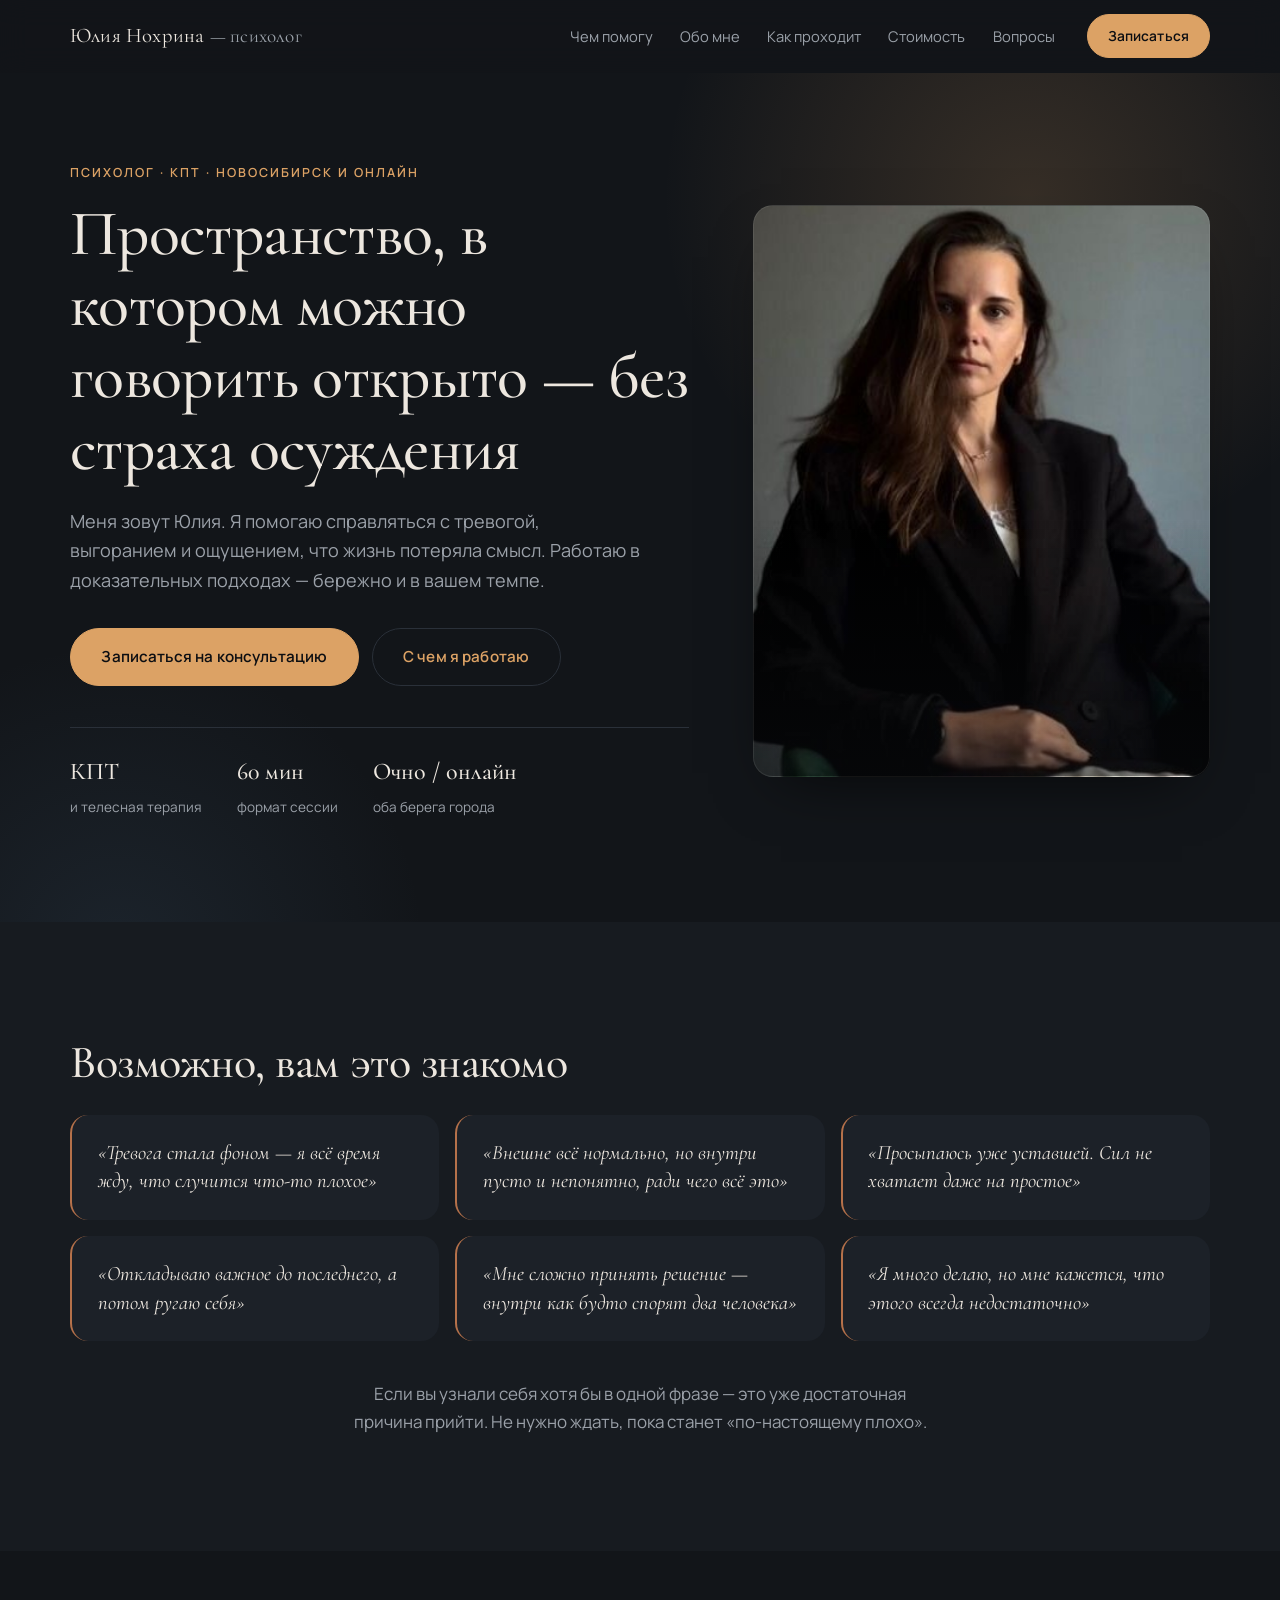
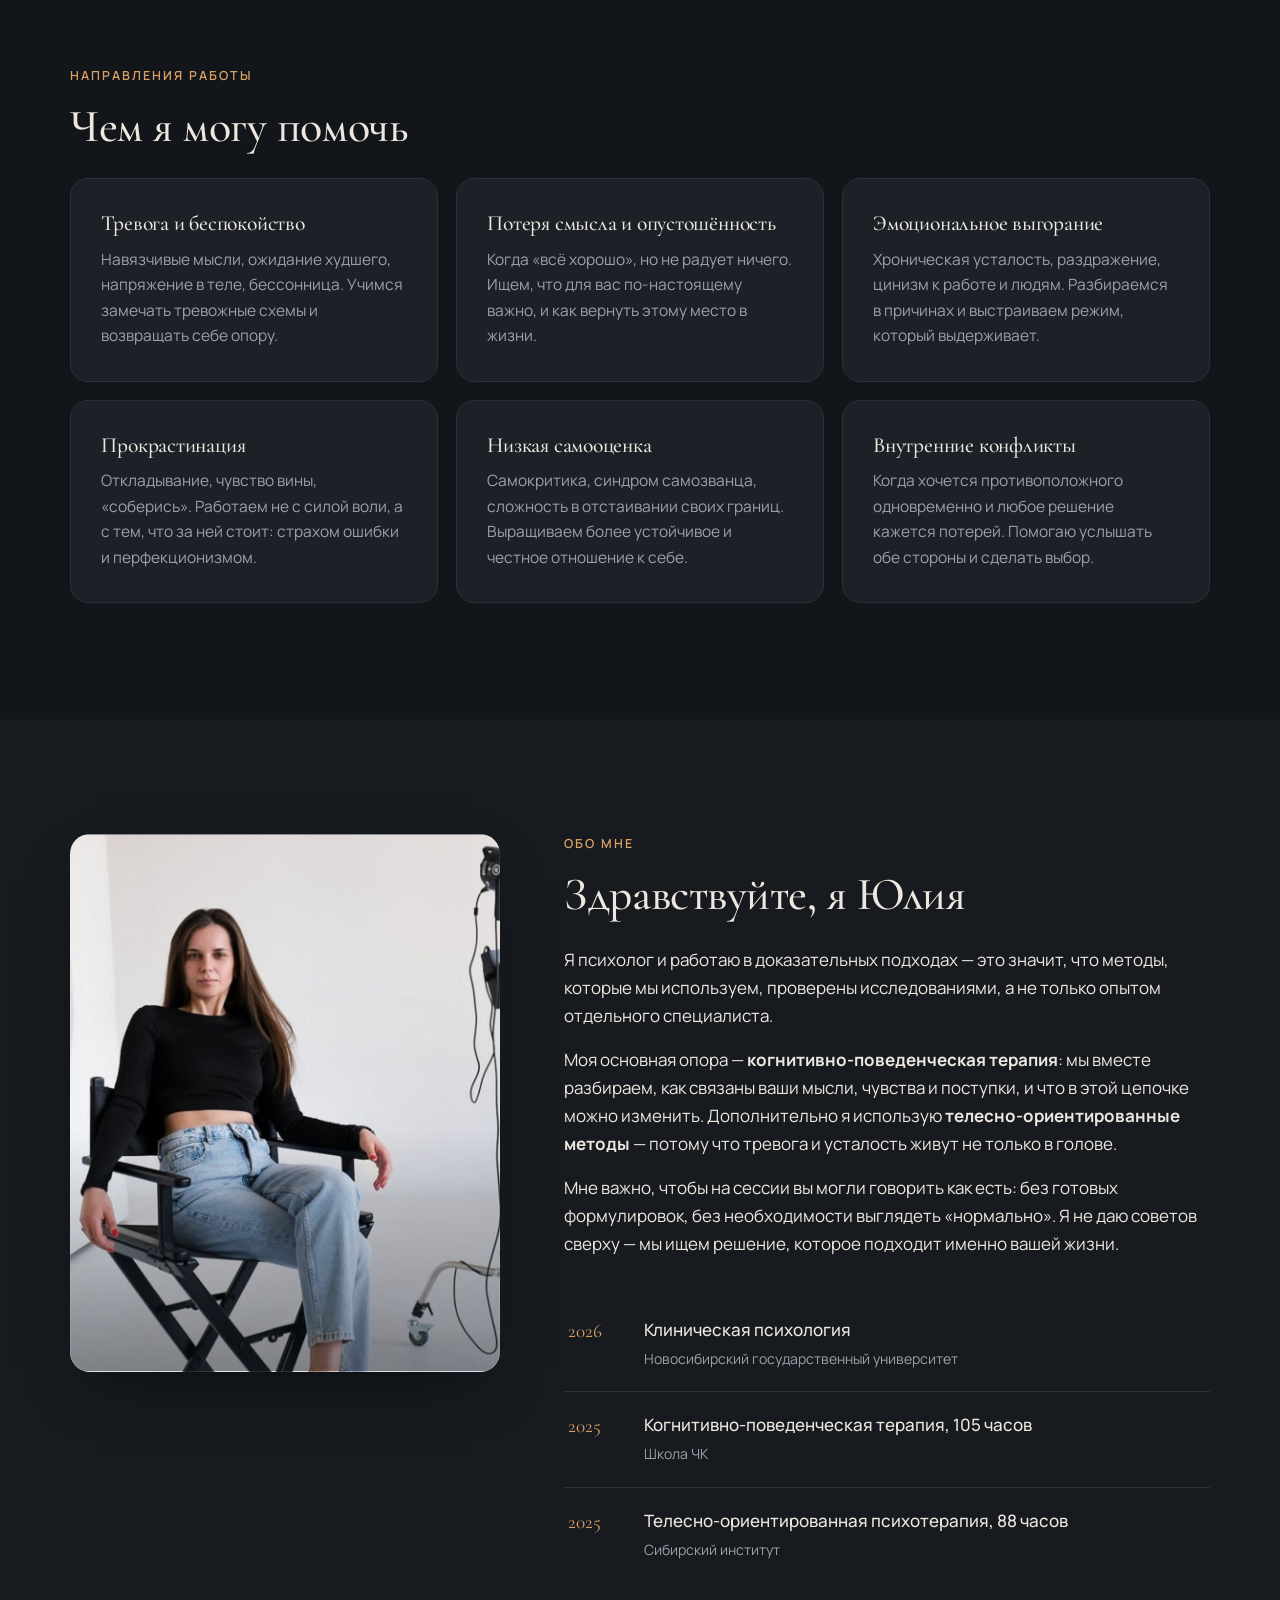
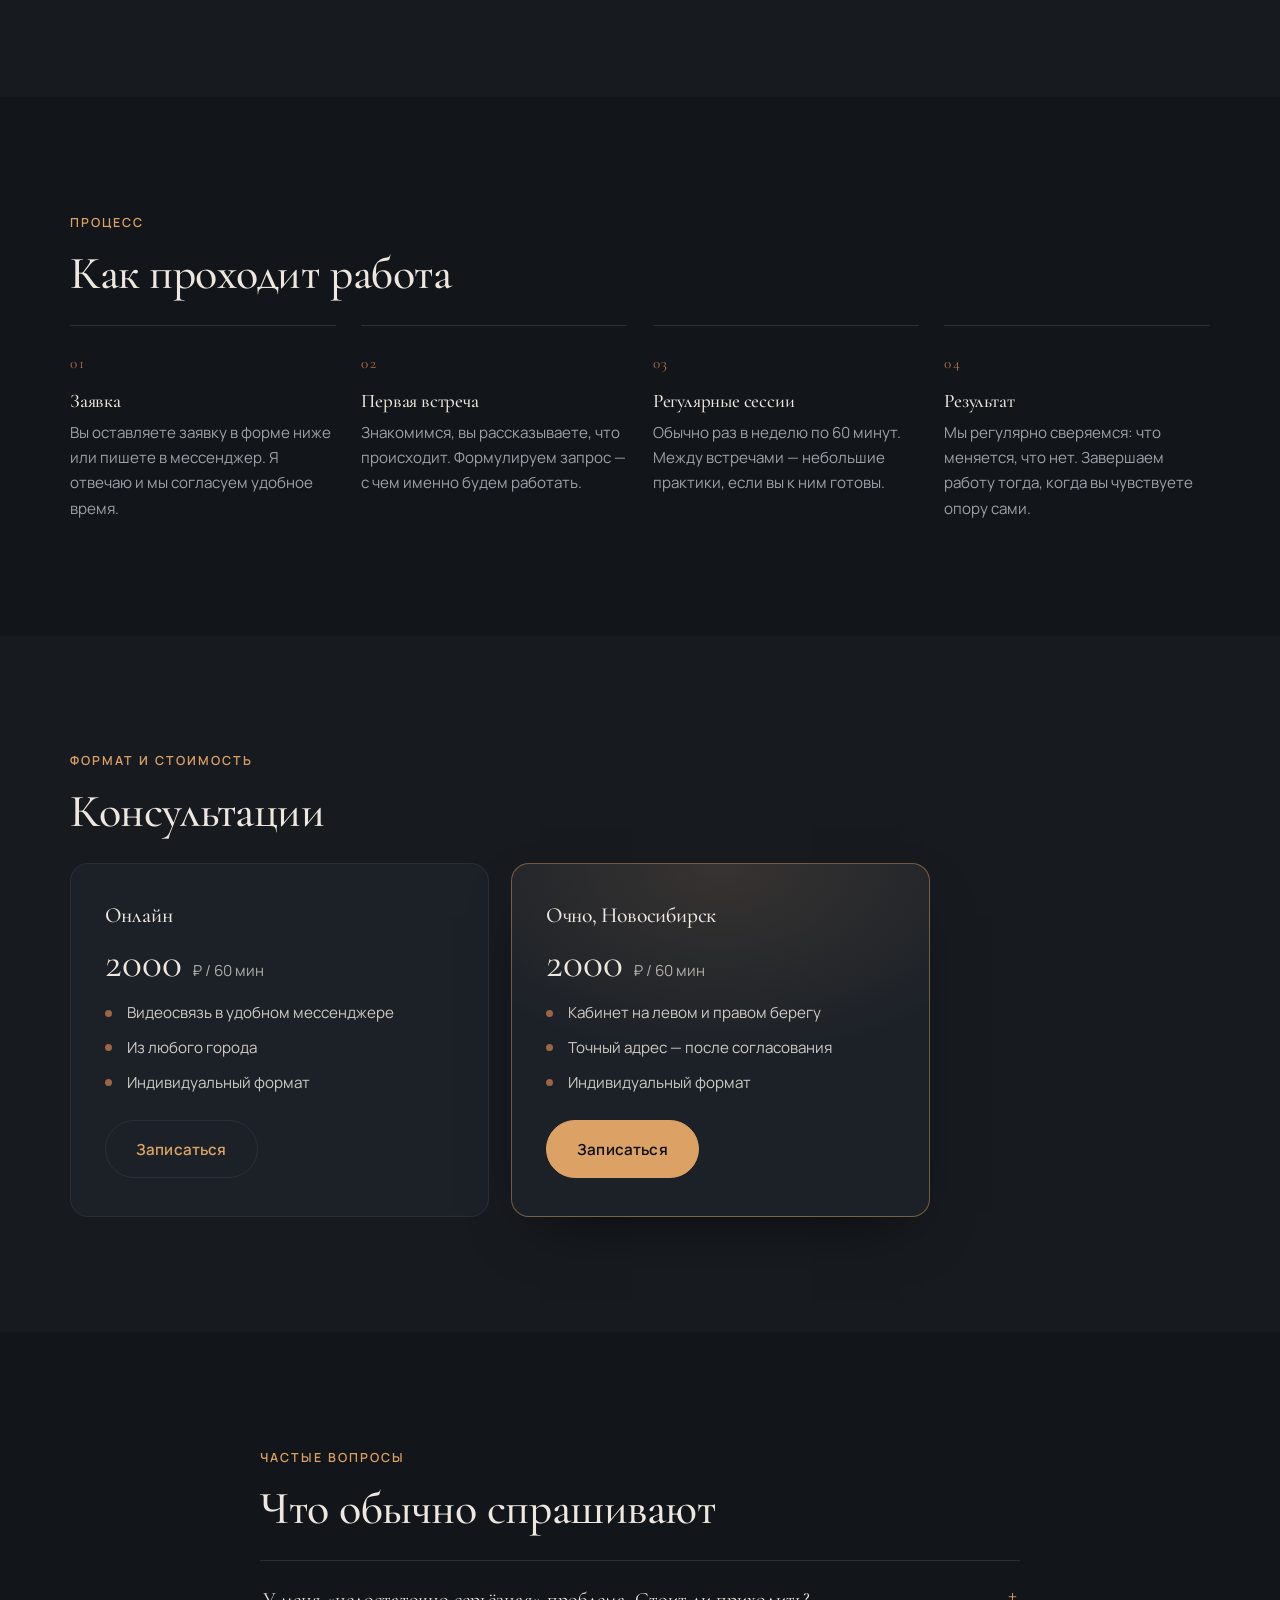
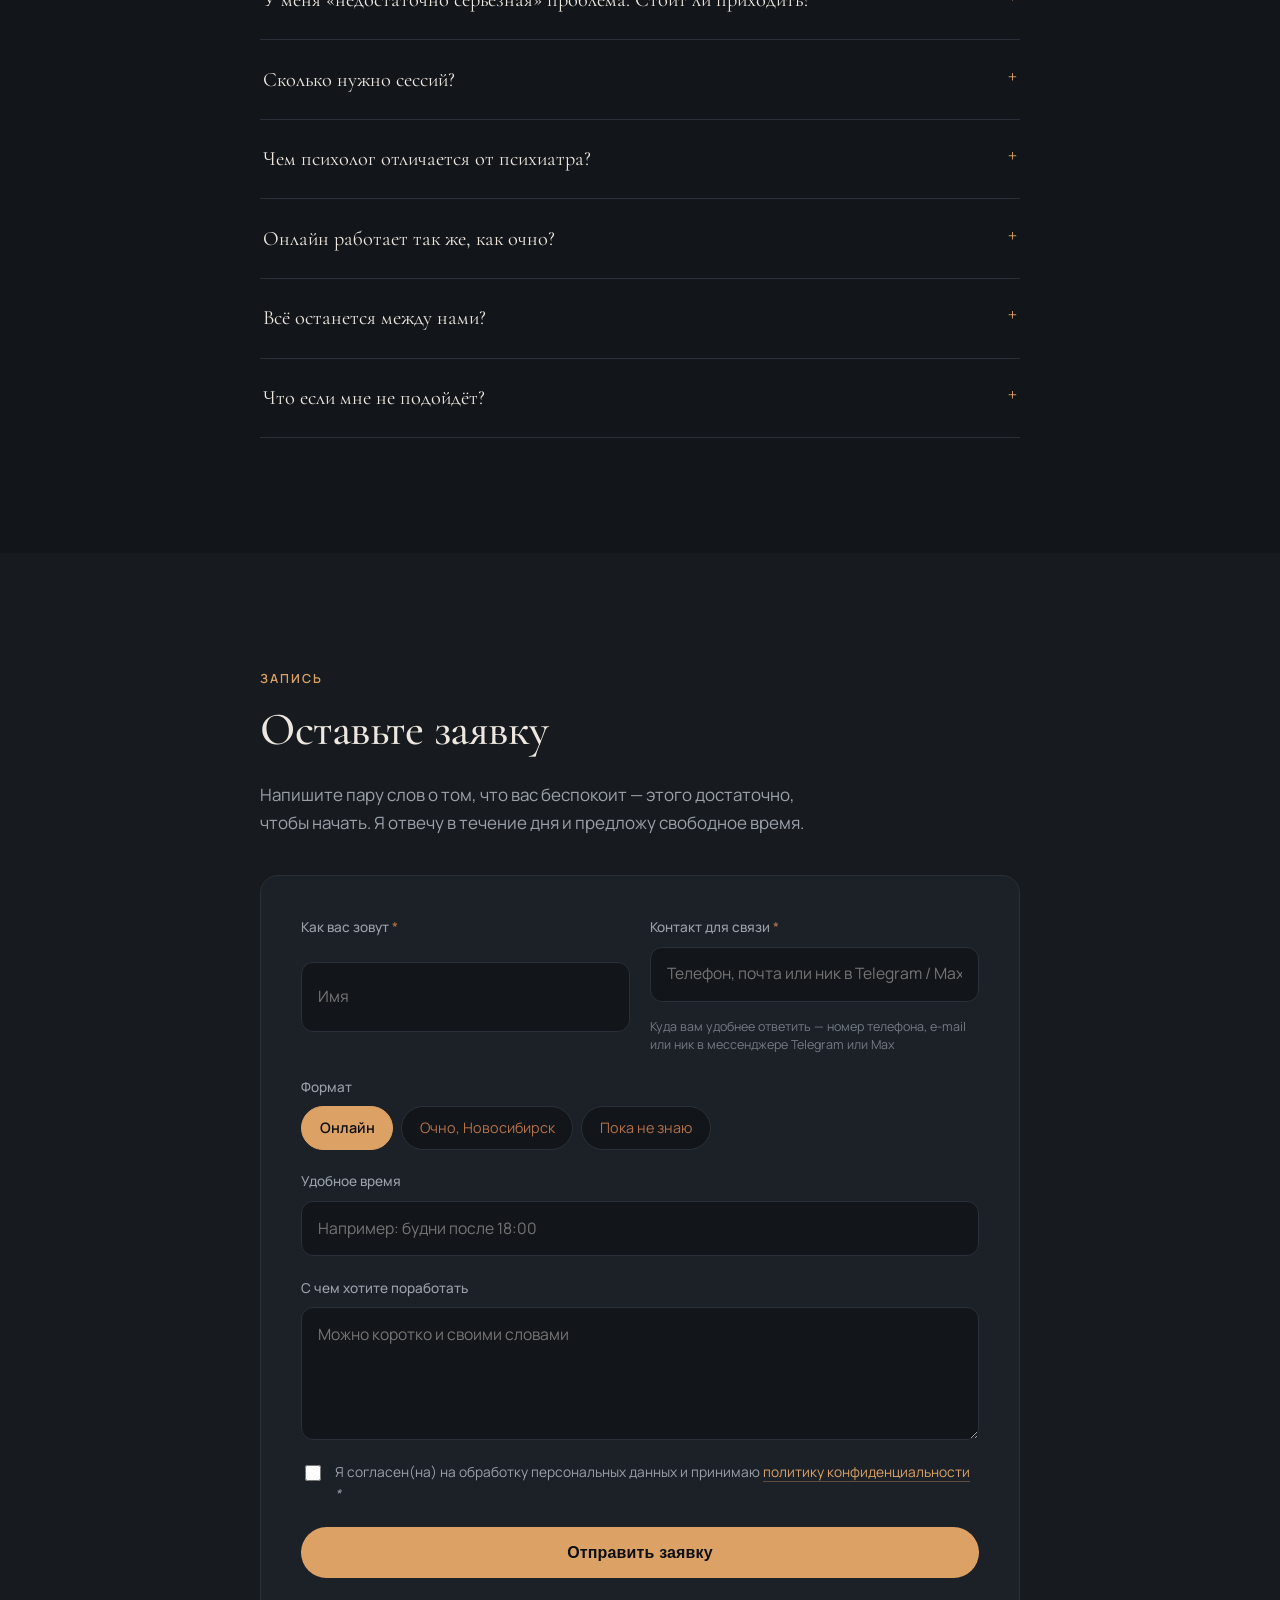
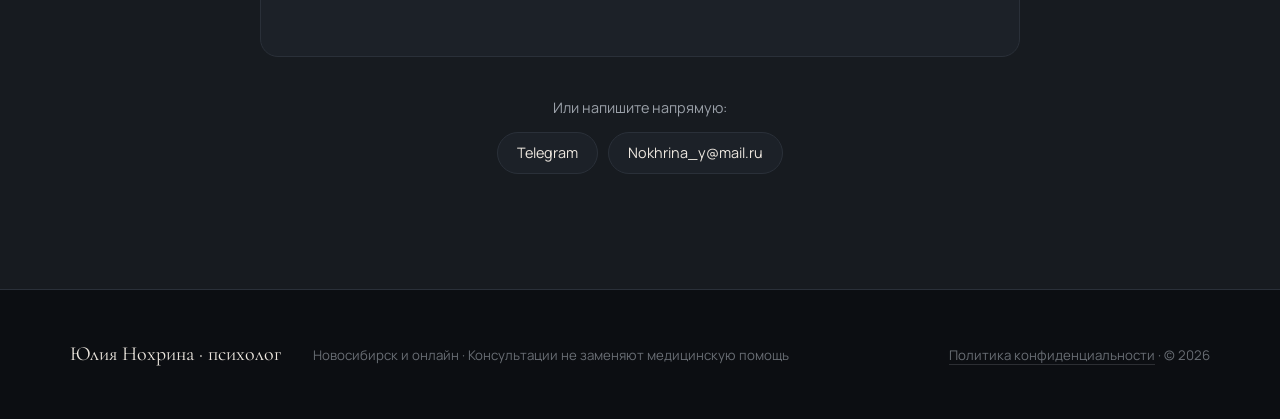
==== commit 2b289bbd: "Убрана ссылка на Instagram, уточнены логотип и поле контакта Ссылка на Instagram снята: деятельность" ====
--- a/index.html
+++ b/index.html
@@ -17,7 +17,7 @@
 
 <header class="nav" id="nav">
   <div class="wrap nav__inner">
-    <a class="nav__logo" href="#top">Юлия&nbsp;Нохрина</a>
+    <a class="nav__logo" href="#top">Юлия&nbsp;Нохрина <span>— психолог</span></a>
     <nav class="nav__links">
       <a href="#help">Чем помогу</a>
       <a href="#about">Обо мне</a>
@@ -218,27 +218,27 @@
       <div class="faq">
         <details class="reveal">
           <summary>У меня «недостаточно серьёзная» проблема. Стоит ли приходить?</summary>
-          <p>Стоит. Не существует шкалы, по которой страдание становится «достаточным». Если что-то мешает вам жить так, как хочется, — это уже повод.</p>
+          <div class="faq__body"><p>Стоит. Не существует шкалы, по которой страдание становится «достаточным». Если что-то мешает вам жить так, как хочется, — это уже повод.</p></div>
         </details>
         <details class="reveal">
           <summary>Сколько нужно сессий?</summary>
-          <p>С конкретным запросом (например, тревога в определённых ситуациях) часто хватает 8–15 встреч. Если запрос шире, работа может быть длиннее. На первой встрече я скажу, как это выглядит в вашем случае.</p>
+          <div class="faq__body"><p>С конкретным запросом (например, тревога в определённых ситуациях) часто хватает 8–15 встреч. Если запрос шире, работа может быть длиннее. На первой встрече я скажу, как это выглядит в вашем случае.</p></div>
         </details>
         <details class="reveal">
           <summary>Чем психолог отличается от психиатра?</summary>
-          <p>Психолог работает словом и не выписывает препараты. Если я увижу признаки состояния, которое требует медицинской помощи, я честно скажу об этом и порекомендую врача — при этом мы можем продолжать работать параллельно.</p>
+          <div class="faq__body"><p>Психолог работает словом и не выписывает препараты. Если я увижу признаки состояния, которое требует медицинской помощи, я честно скажу об этом и порекомендую врача — при этом мы можем продолжать работать параллельно.</p></div>
         </details>
         <details class="reveal">
           <summary>Онлайн работает так же, как очно?</summary>
-          <p>Да, исследования не показывают значимой разницы в эффективности для большинства запросов. Выбирайте формат, в котором вам спокойнее.</p>
+          <div class="faq__body"><p>Да, исследования не показывают значимой разницы в эффективности для большинства запросов. Выбирайте формат, в котором вам спокойнее.</p></div>
         </details>
         <details class="reveal">
           <summary>Всё останется между нами?</summary>
-          <p>Да. Конфиденциальность — базовый принцип моей работы. Единственные исключения — ситуации прямой угрозы жизни, о которых я предупреждаю заранее.</p>
+          <div class="faq__body"><p>Да. Конфиденциальность — базовый принцип моей работы. Единственные исключения — ситуации прямой угрозы жизни, о которых я предупреждаю заранее.</p></div>
         </details>
         <details class="reveal">
           <summary>Что если мне не подойдёт?</summary>
-          <p>Это нормально и об этом можно сказать прямо. Совпадение со специалистом — важная часть результата. При необходимости я порекомендую коллег.</p>
+          <div class="faq__body"><p>Это нормально и об этом можно сказать прямо. Совпадение со специалистом — важная часть результата. При необходимости я порекомендую коллег.</p></div>
         </details>
       </div>
     </div>
@@ -263,8 +263,10 @@
           </label>
           <label class="field">
             <span>Контакт для связи <i>*</i></span>
-            <input type="text" name="contact" required placeholder="@ник в Telegram, WhatsApp или e-mail">
+            <input type="text" name="contact" required placeholder="Телефон, почта или ник в Telegram / Max">
             <em class="field__error"></em>
+            <em class="field__hint">Куда вам удобнее ответить — номер телефона, e-mail
+              или ник в мессенджере Telegram или Max</em>
           </label>
         </div>
 
@@ -304,8 +306,7 @@
         <p>Или напишите напрямую:</p>
         <div class="contacts__links">
           <a href="https://t.me/yuliyanokhrina" target="_blank" rel="noopener">Telegram</a>
-          <a href="https://instagram.com/nokhrina.yulia" target="_blank" rel="noopener">Instagram</a>
-          <a href="mailto:Nokhrina_y@mail.ru">E-mail</a>
+          <a href="mailto:Nokhrina_y@mail.ru">Nokhrina_y@mail.ru</a>
         </div>
       </div>
     </div>
--- a/assets/css/styles.css
+++ b/assets/css/styles.css
@@ -77,6 +77,7 @@
   font-family:var(--serif); font-size:1.3rem; text-decoration:none;
   letter-spacing:.01em; margin-right:auto; white-space:nowrap;
 }
+.nav__logo span{ color:var(--ink-soft); font-size:.92em }
 .nav__links{ display:flex; gap:1.7rem }
 .nav__links a{
   text-decoration:none; font-size:.92rem; color:var(--ink-soft);
@@ -223,9 +224,12 @@
 .faq summary::-webkit-details-marker{ display:none }
 .faq summary::after{
   content:"+"; margin-left:auto; font-size:1.4rem; color:var(--accent);
-  transition:transform .25s; line-height:1;
-}
-.faq details[open] summary::after{ transform:rotate(45deg) }
+  transition:transform .35s cubic-bezier(.4,0,.2,1); line-height:1;
+}
+.faq details[open] summary::after{ transform:rotate(135deg) }
+.faq summary:active{ opacity:.7 }
+/* высотой управляет JS — нужно, чтобы закрытие тоже анимировалось */
+.faq__body{ overflow:hidden; height:0; transition:height .38s cubic-bezier(.4,0,.2,1) }
 .faq details p{ margin:0 0 1.5rem; padding-right:2.5rem; color:var(--ink-soft); font-size:.98rem }
 
 /* ============ Форма ============ */
@@ -249,6 +253,7 @@
 }
 .field.is-invalid input, .field.is-invalid textarea{ border-color:var(--terra) }
 .field__error{ font-style:normal; font-size:.8rem; color:var(--terra); min-height:0 }
+.field__hint{ font-style:normal; font-size:.78rem; color:var(--ink-soft); opacity:.7; line-height:1.5 }
 
 .chips{ display:flex; flex-wrap:wrap; gap:.5rem }
 .chips input{ position:absolute; opacity:0; pointer-events:none }
@@ -301,8 +306,31 @@
 .check a:hover{ border-bottom-color:var(--accent) }
 
 /* ============ Появление ============ */
-.reveal{ opacity:0; transform:translateY(18px); transition:opacity .7s ease, transform .7s ease }
-.reveal.is-in{ opacity:1; transform:none }
+.reveal{
+  opacity:0; transform:translateY(22px);
+  transition:opacity .8s cubic-bezier(.22,.61,.36,1), transform .8s cubic-bezier(.22,.61,.36,1);
+  will-change:opacity, transform;
+}
+.reveal.is-in{ opacity:1; transform:none; will-change:auto }
+
+/* ============ Сенсорные экраны ============ */
+/* без этого после тапа кнопка «залипает» в hover-состоянии */
+@media (hover:none){
+  .btn:hover{ transform:none; box-shadow:none; background:var(--b); border-color:var(--b) }
+  .btn:active{ transform:scale(.97) }
+  .btn--ghost:hover{ background:transparent; border-color:var(--line) }
+  .btn--ghost:active{ border-color:var(--accent) }
+
+  .card:hover{ transform:none; box-shadow:none; border-color:var(--line) }
+  .card:active{ border-color:var(--accent); background:#20262F }
+  .card{ transition:border-color .2s, background .2s }
+
+  .contacts__links a:hover{ border-color:var(--line); color:var(--ink) }
+  .contacts__links a:active{ border-color:var(--accent); color:var(--accent) }
+
+  .nav__links a:hover{ color:var(--ink-soft) }
+  .nav__links a::after{ display:none }
+}
 
 /* ============ Адаптив ============ */
 @media (max-width:900px){
@@ -312,16 +340,38 @@
   .about__photo{ position:static; max-width:280px }
   .nav__links{
     position:absolute; top:72px; left:0; right:0; flex-direction:column; gap:0;
-    background:var(--bg); border-bottom:1px solid var(--line);
-    padding:.5rem 20px 1.2rem; display:none;
+    background:rgba(18,21,25,.97); backdrop-filter:blur(14px);
+    padding:0 20px; overflow:hidden;
+    max-height:0; opacity:0; visibility:hidden; border-bottom:1px solid transparent;
+    transition:max-height .4s cubic-bezier(.4,0,.2,1), opacity .3s ease,
+               padding .4s ease, visibility 0s .4s, border-color .3s;
   }
-  .nav__links.is-open{ display:flex }
-  .nav__links a{ padding:.85rem 0; border-bottom:1px solid var(--line) }
+  .nav__links.is-open{
+    max-height:60vh; opacity:1; visibility:visible;
+    padding:.5rem 20px 1.2rem; border-bottom-color:var(--line);
+    transition:max-height .45s cubic-bezier(.4,0,.2,1), opacity .3s ease .05s,
+               padding .4s ease, visibility 0s, border-color .3s;
+  }
+  .nav__links a{
+    padding:.85rem 0; border-bottom:1px solid var(--line);
+    opacity:0; transform:translateY(-6px);
+    transition:opacity .3s ease, transform .3s ease;
+  }
+  .nav__links.is-open a{ opacity:1; transform:none }
+  .nav__links.is-open a:nth-child(1){ transition-delay:.08s }
+  .nav__links.is-open a:nth-child(2){ transition-delay:.13s }
+  .nav__links.is-open a:nth-child(3){ transition-delay:.18s }
+  .nav__links.is-open a:nth-child(4){ transition-delay:.23s }
+  .nav__links.is-open a:nth-child(5){ transition-delay:.28s }
+  .nav__links a:active{ color:var(--accent) }
   .nav__burger{ display:flex }
   .nav .btn--sm{ display:none }
 }
 @media (max-width:600px){
   body{ font-size:16px }
+  /* в одну строку рядом с бургером не помещается — уводим приписку под имя */
+  .nav__logo{ font-size:1.15rem; line-height:1.15 }
+  .nav__logo span{ display:block; font-size:.62em; letter-spacing:.04em }
   .form__row{ grid-template-columns:1fr }
   .hero__facts{ gap:1.4rem }
   .footer__copy{ margin-left:0 }
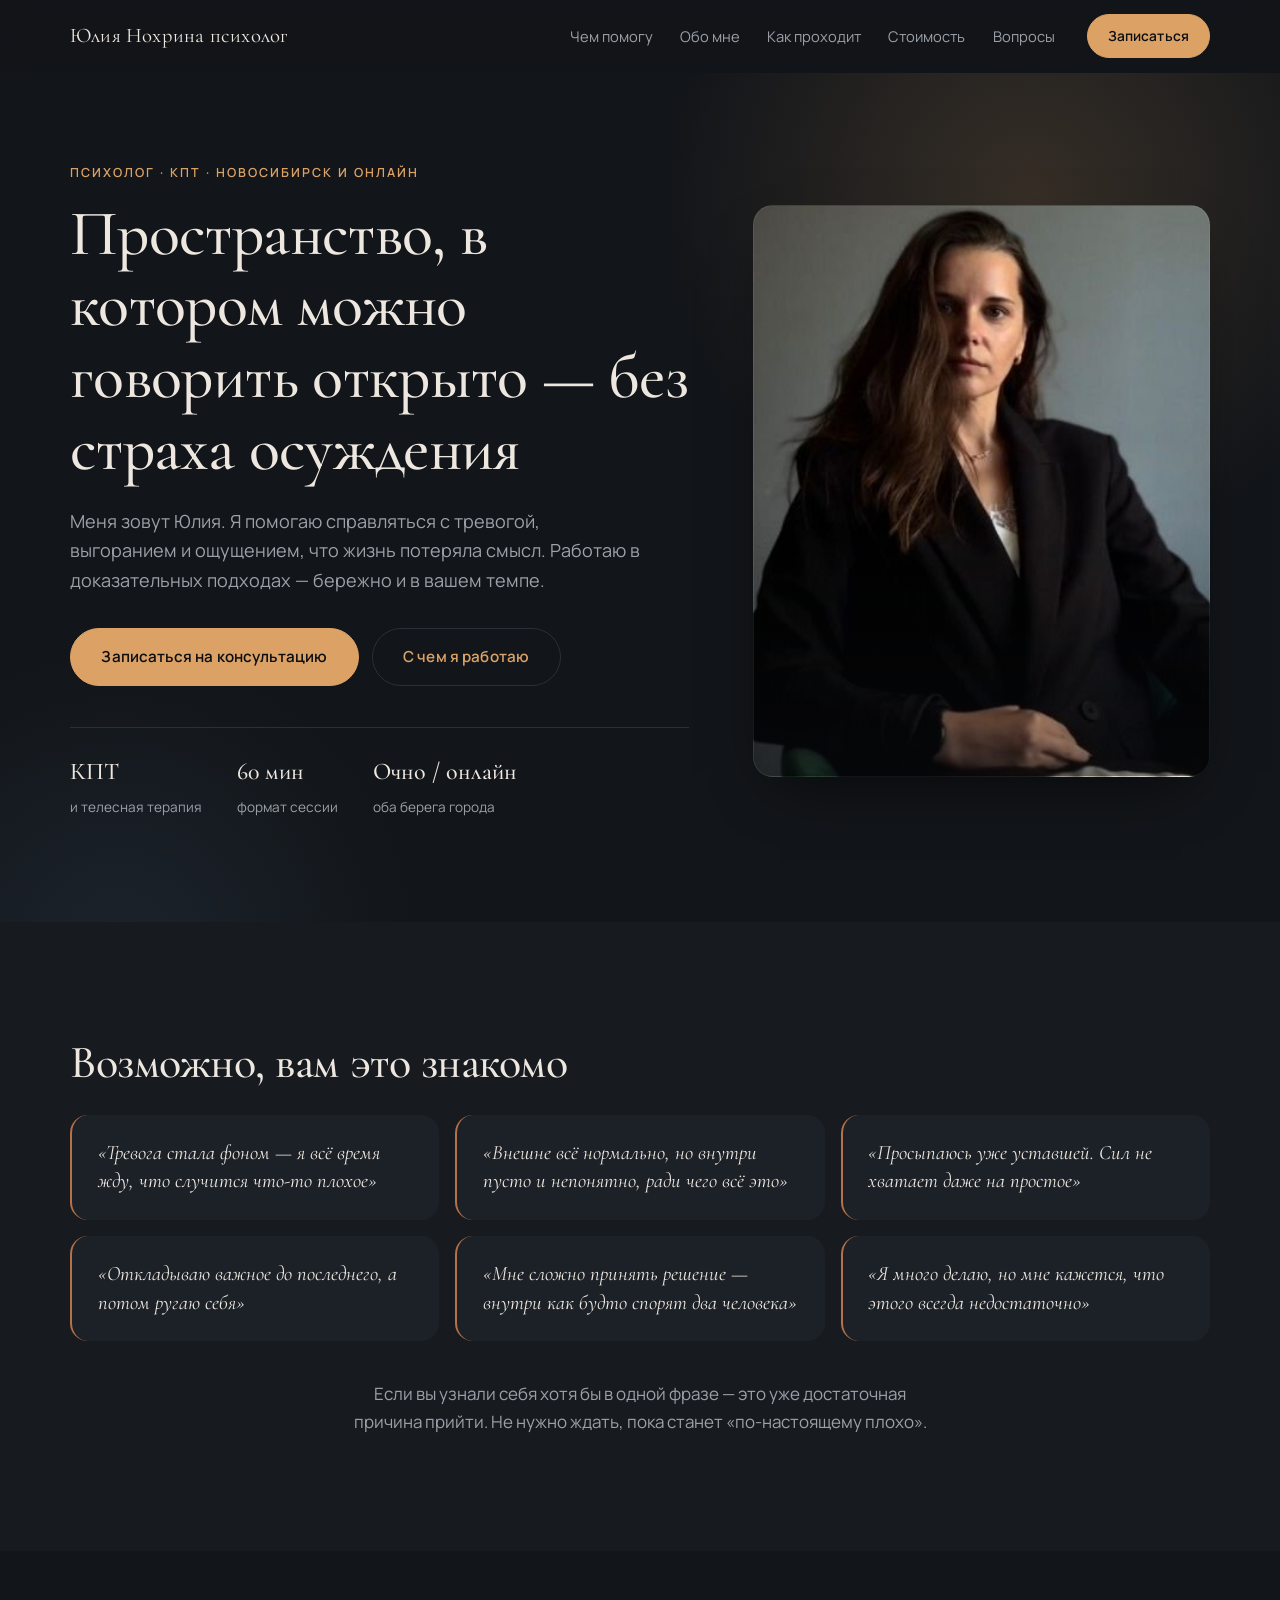
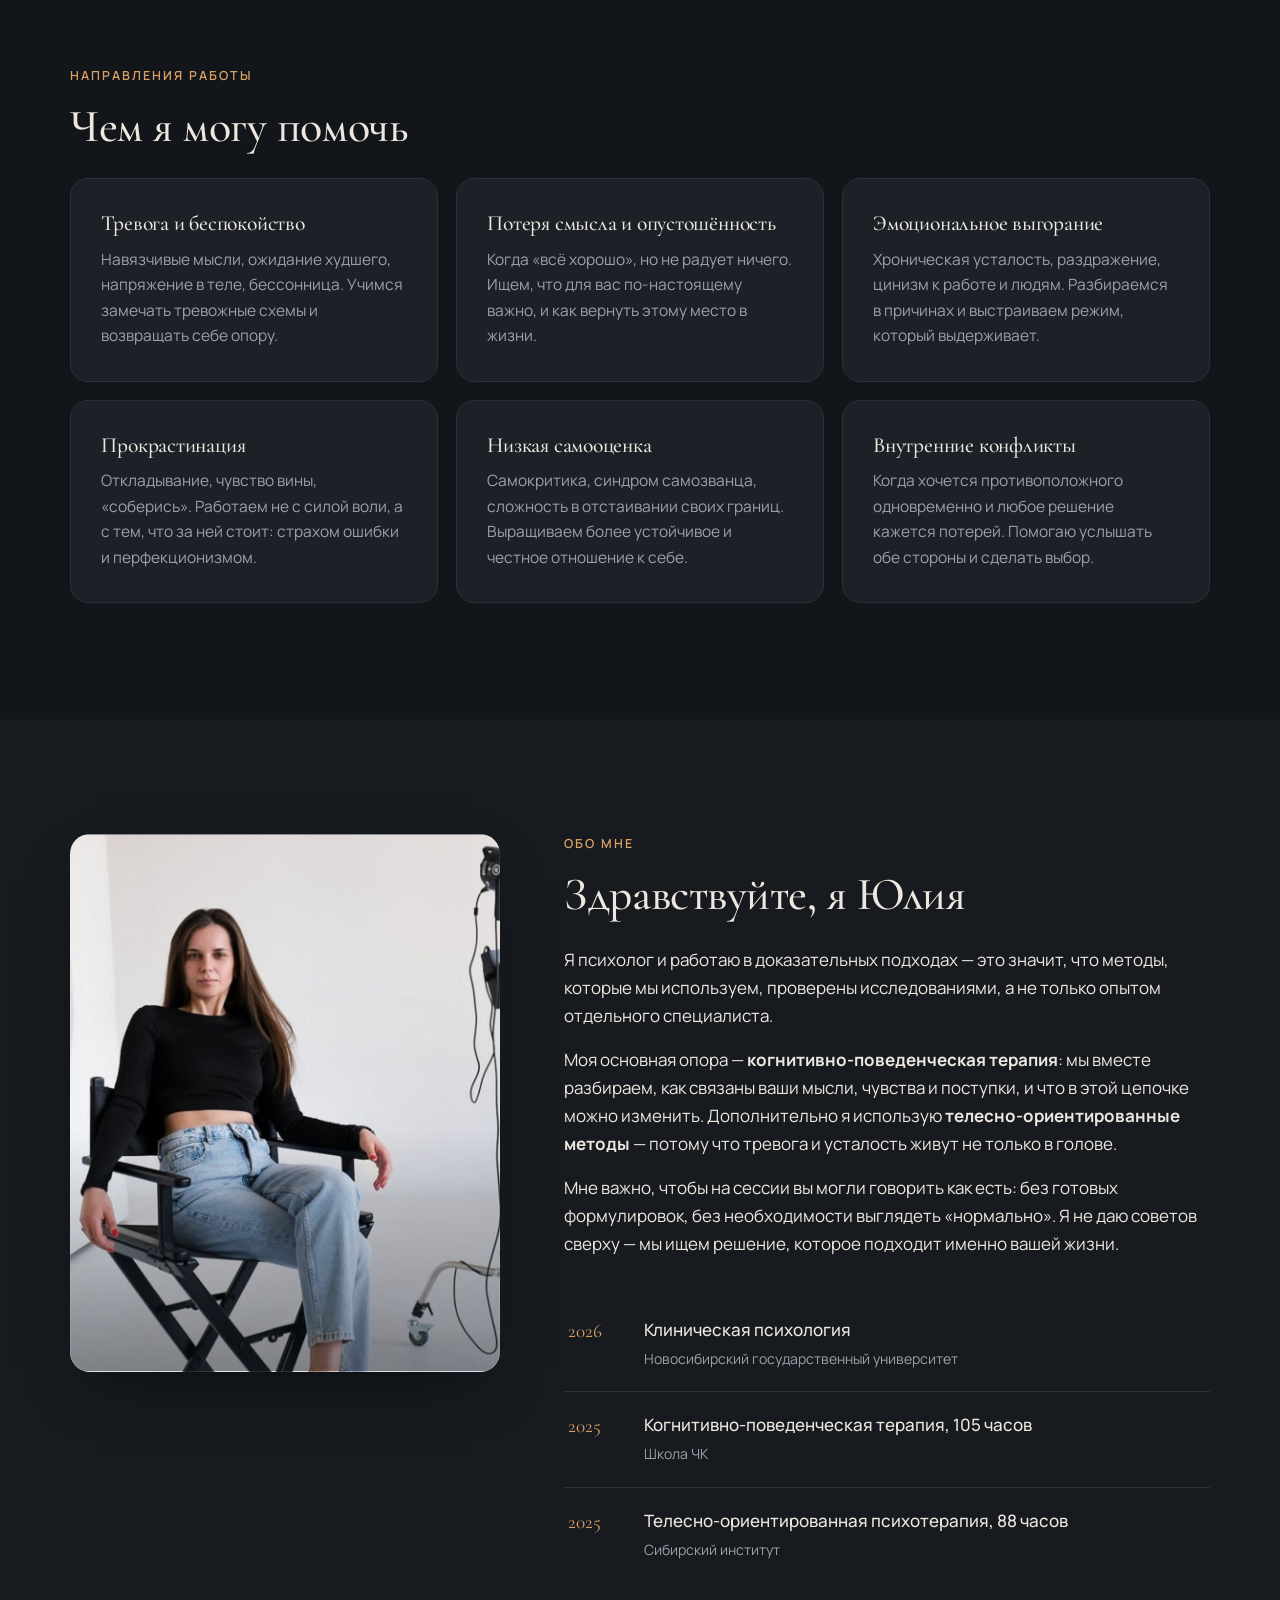
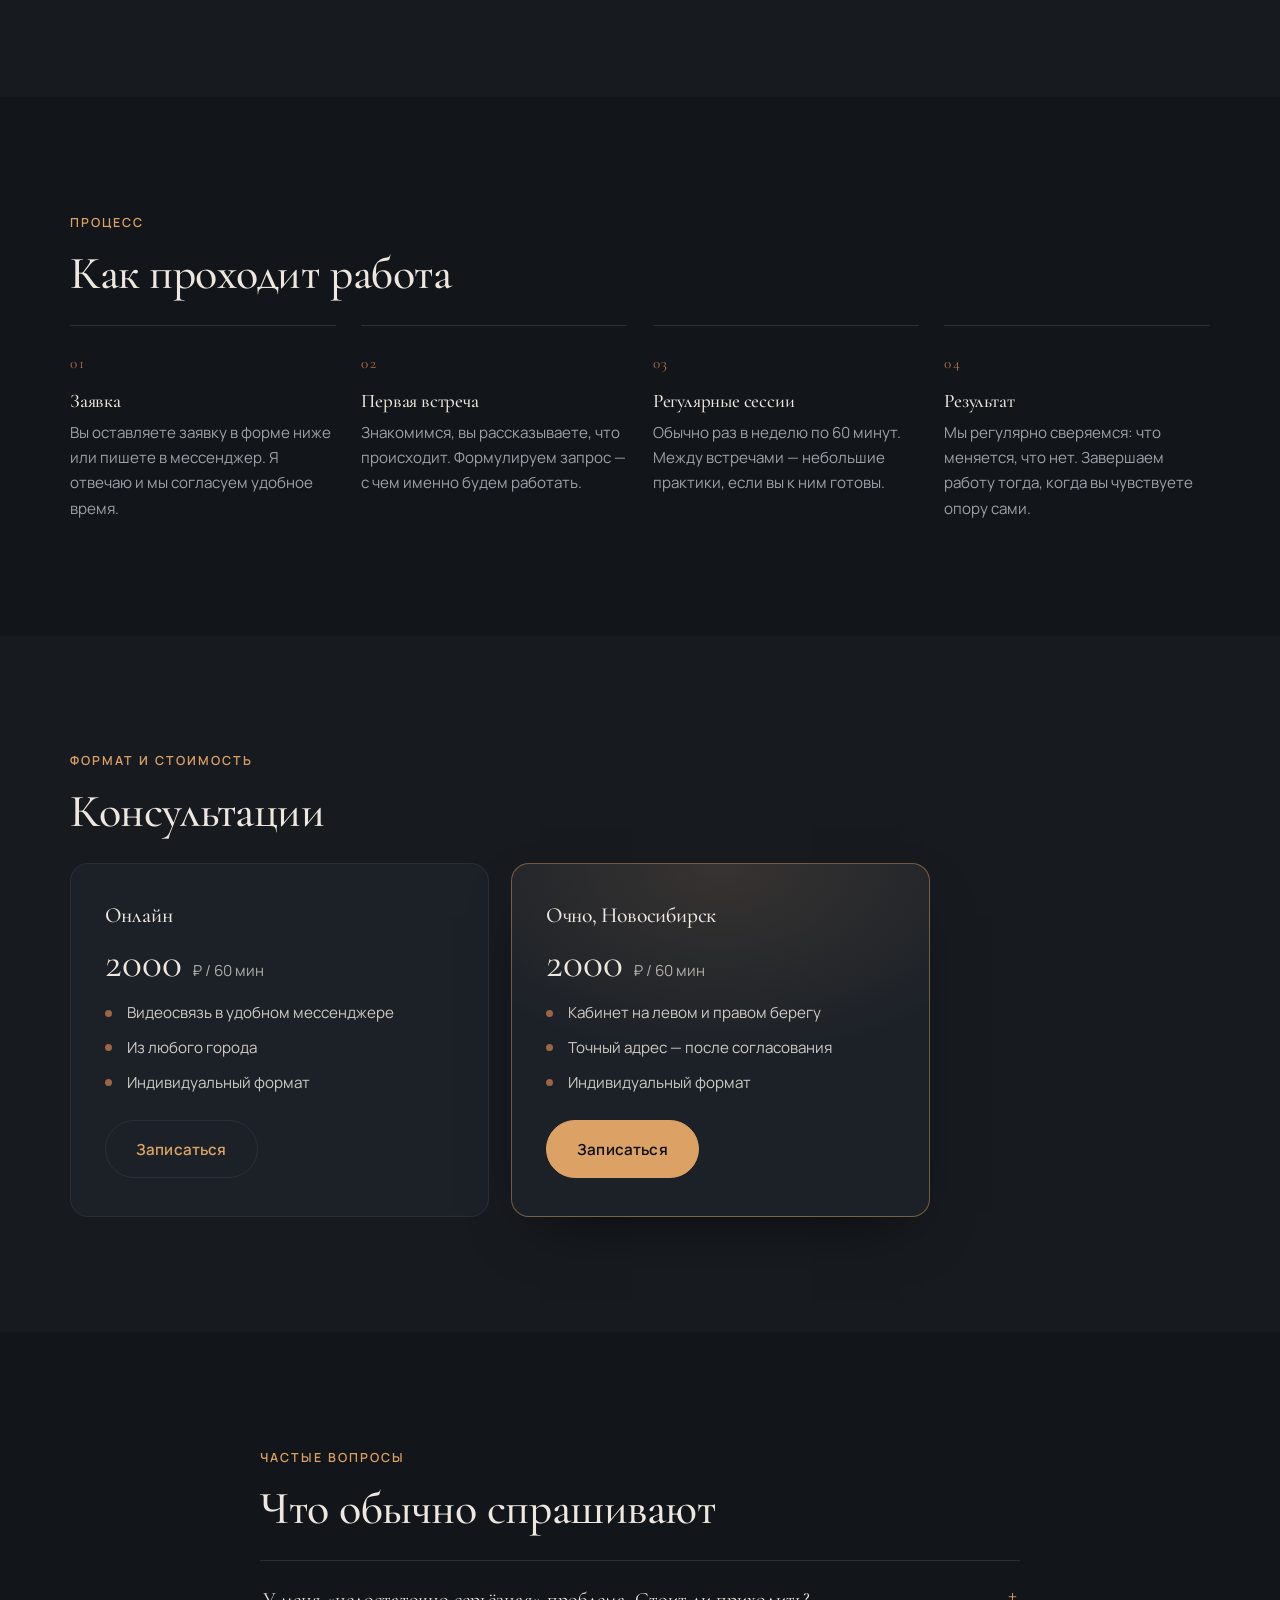
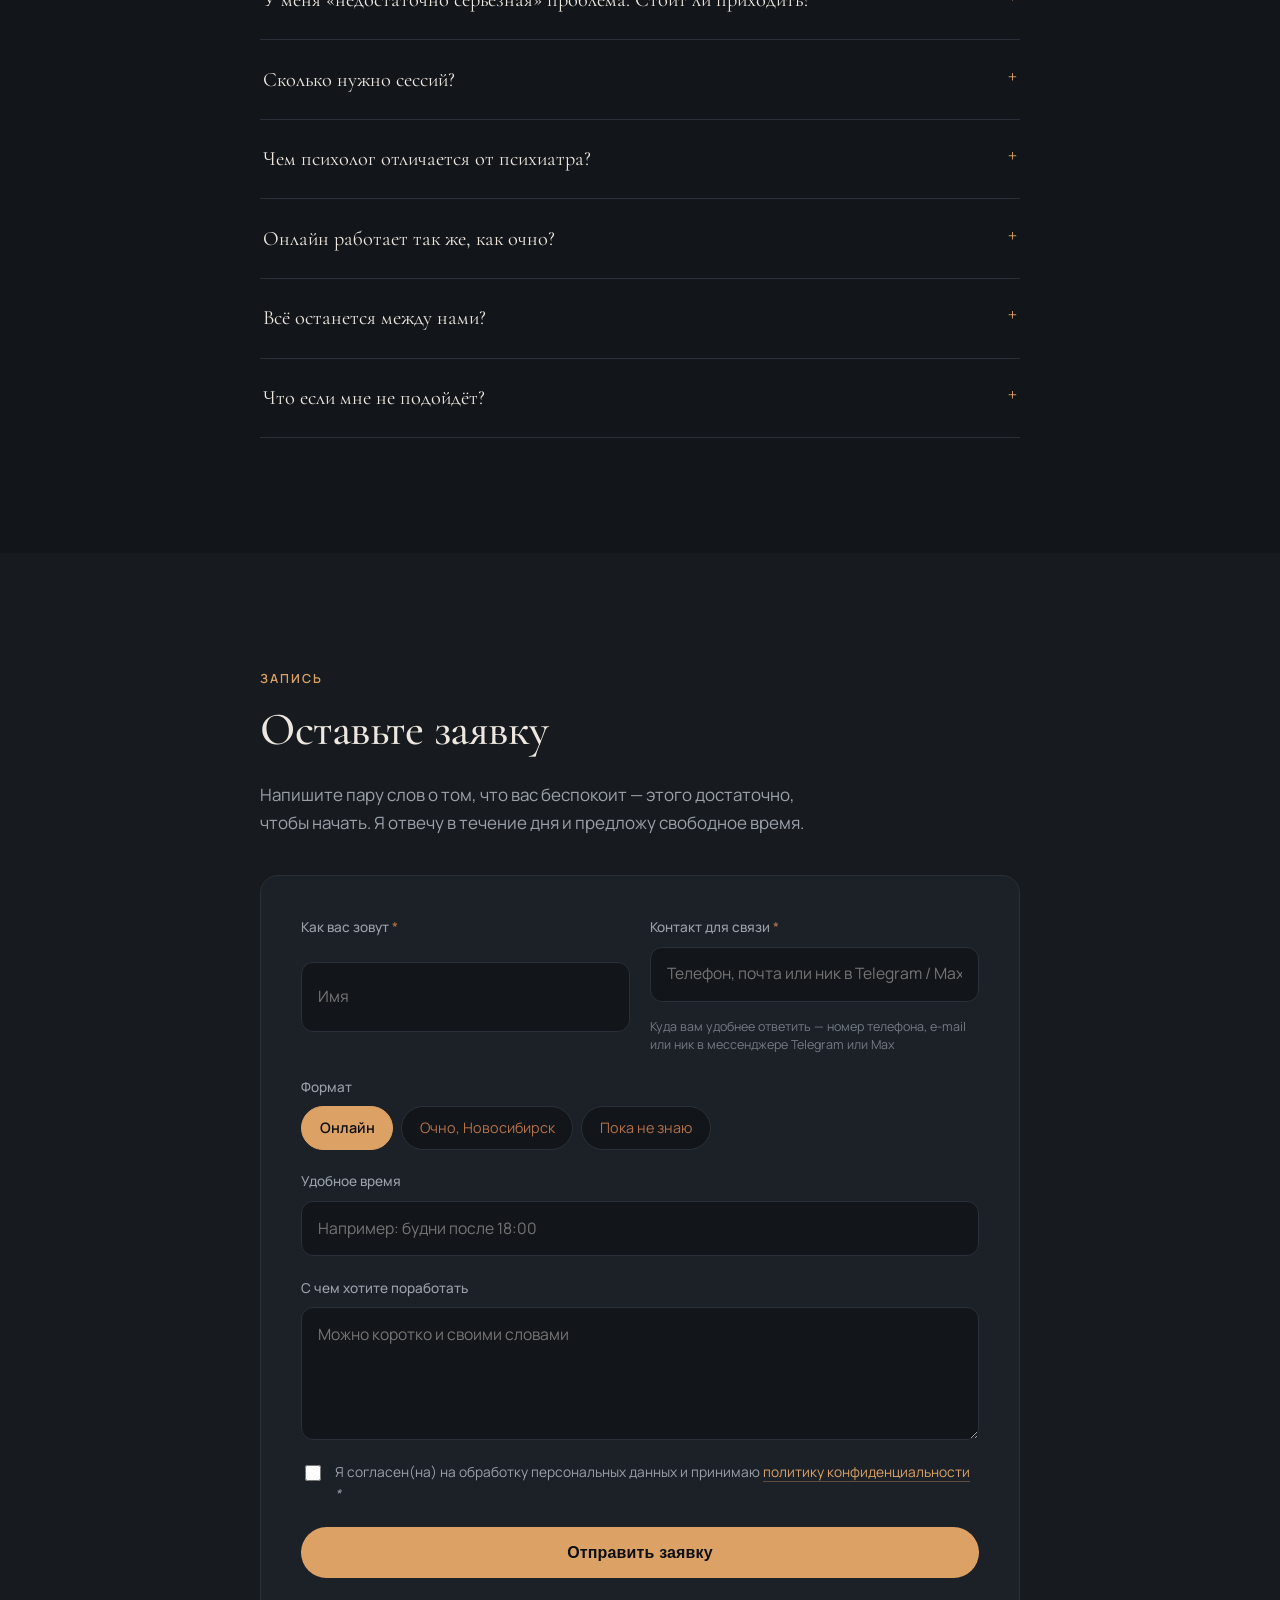
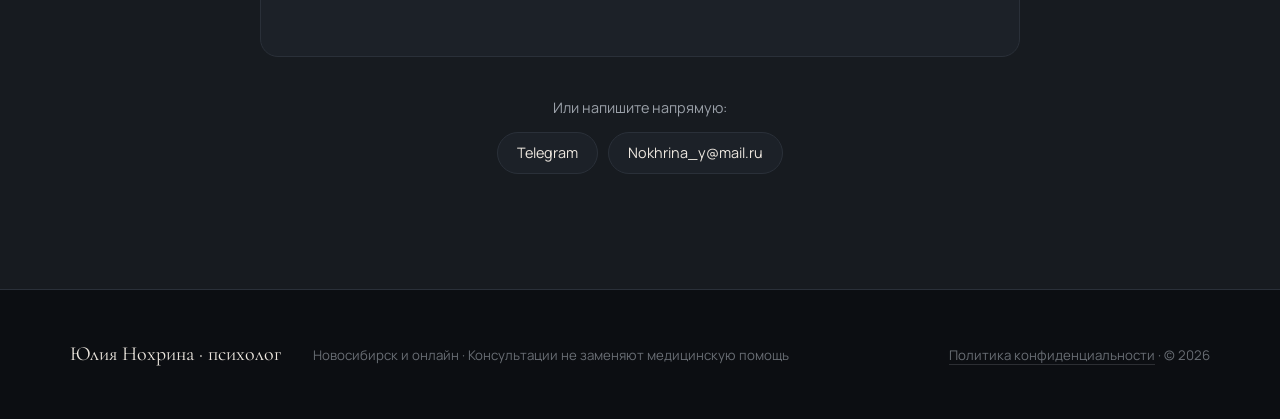
==== commit 4d6f4636: "Логотип: без тире, слово психолог тем же шрифтом" ====
--- a/index.html
+++ b/index.html
@@ -17,7 +17,7 @@
 
 <header class="nav" id="nav">
   <div class="wrap nav__inner">
-    <a class="nav__logo" href="#top">Юлия&nbsp;Нохрина <span>— психолог</span></a>
+    <a class="nav__logo" href="#top">Юлия&nbsp;Нохрина <span>психолог</span></a>
     <nav class="nav__links">
       <a href="#help">Чем помогу</a>
       <a href="#about">Обо мне</a>
--- a/assets/css/styles.css
+++ b/assets/css/styles.css
@@ -77,7 +77,7 @@
   font-family:var(--serif); font-size:1.3rem; text-decoration:none;
   letter-spacing:.01em; margin-right:auto; white-space:nowrap;
 }
-.nav__logo span{ color:var(--ink-soft); font-size:.92em }
+.nav__logo span{ color:inherit; font-size:inherit }
 .nav__links{ display:flex; gap:1.7rem }
 .nav__links a{
   text-decoration:none; font-size:.92rem; color:var(--ink-soft);
@@ -370,8 +370,8 @@
 @media (max-width:600px){
   body{ font-size:16px }
   /* в одну строку рядом с бургером не помещается — уводим приписку под имя */
-  .nav__logo{ font-size:1.15rem; line-height:1.15 }
-  .nav__logo span{ display:block; font-size:.62em; letter-spacing:.04em }
+  .nav__logo{ font-size:1.1rem; line-height:1.2 }
+  .nav__logo span{ display:block }
   .form__row{ grid-template-columns:1fr }
   .hero__facts{ gap:1.4rem }
   .footer__copy{ margin-left:0 }
